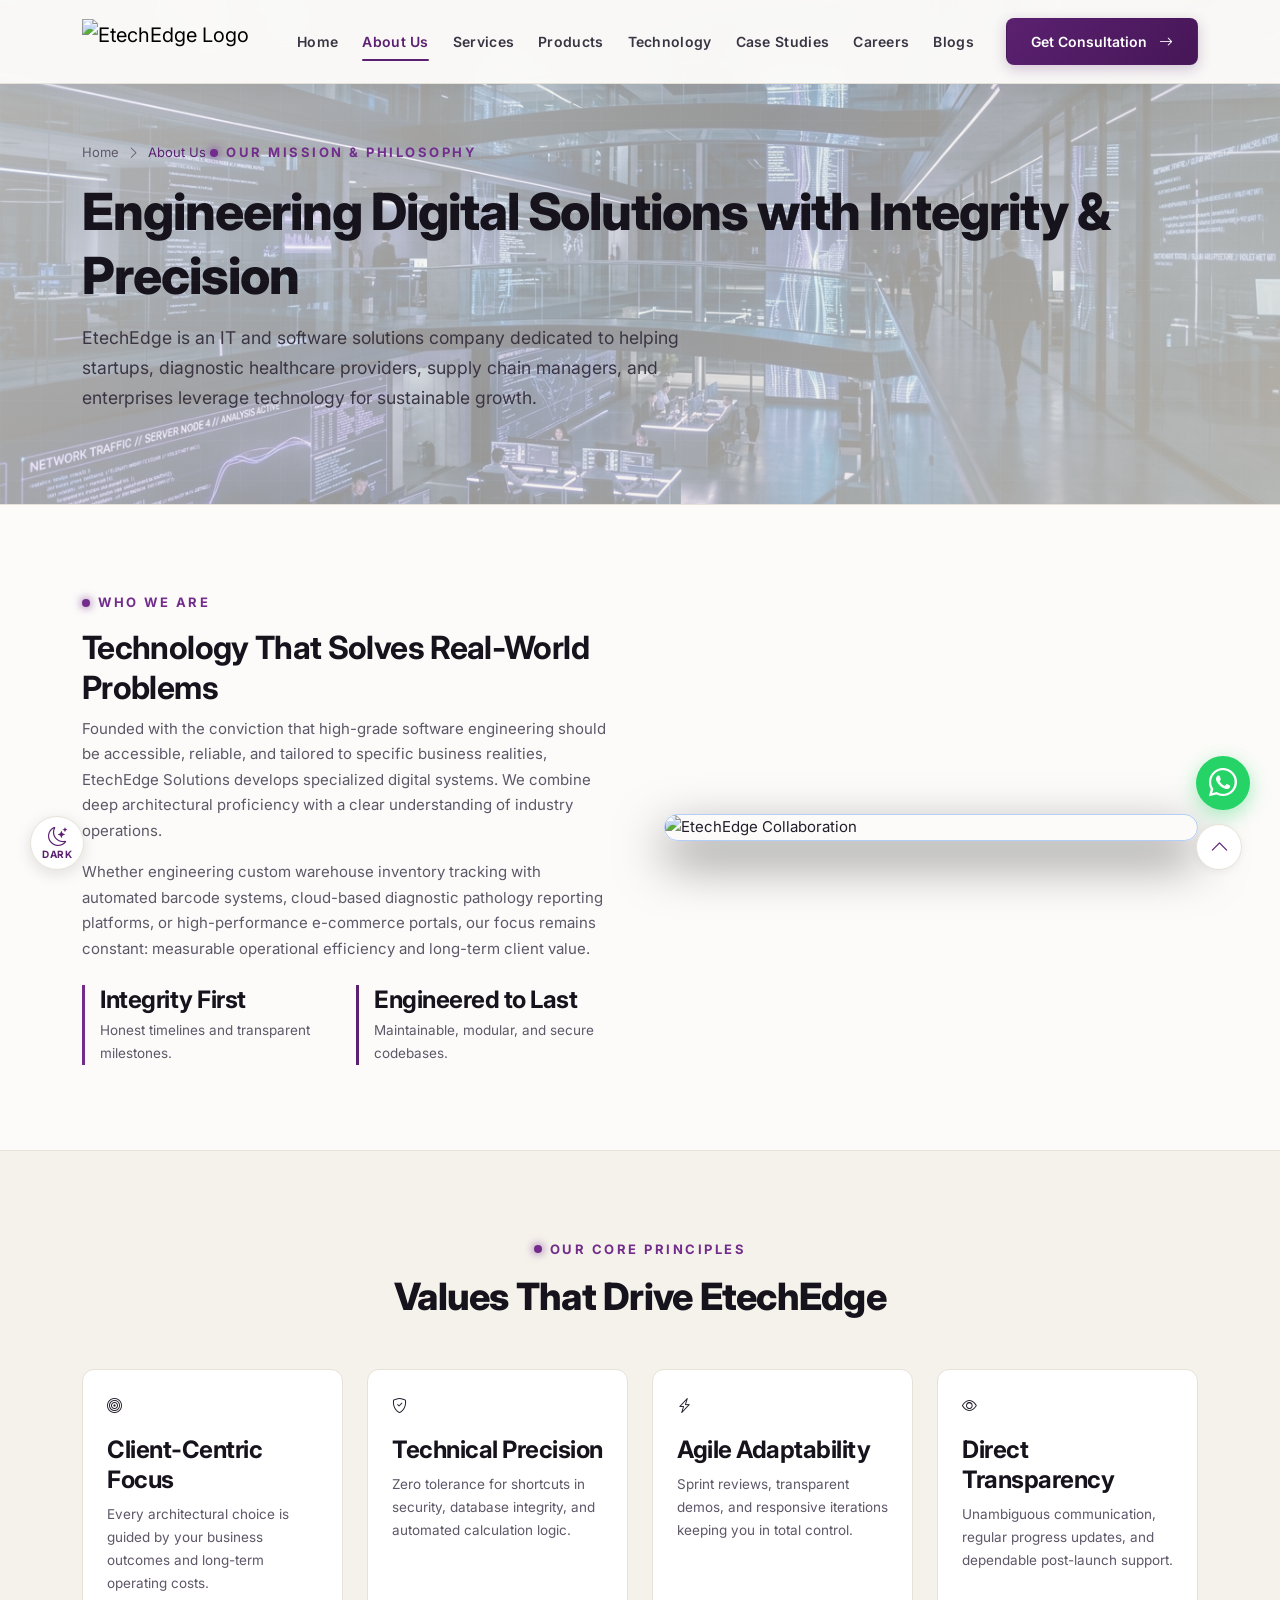
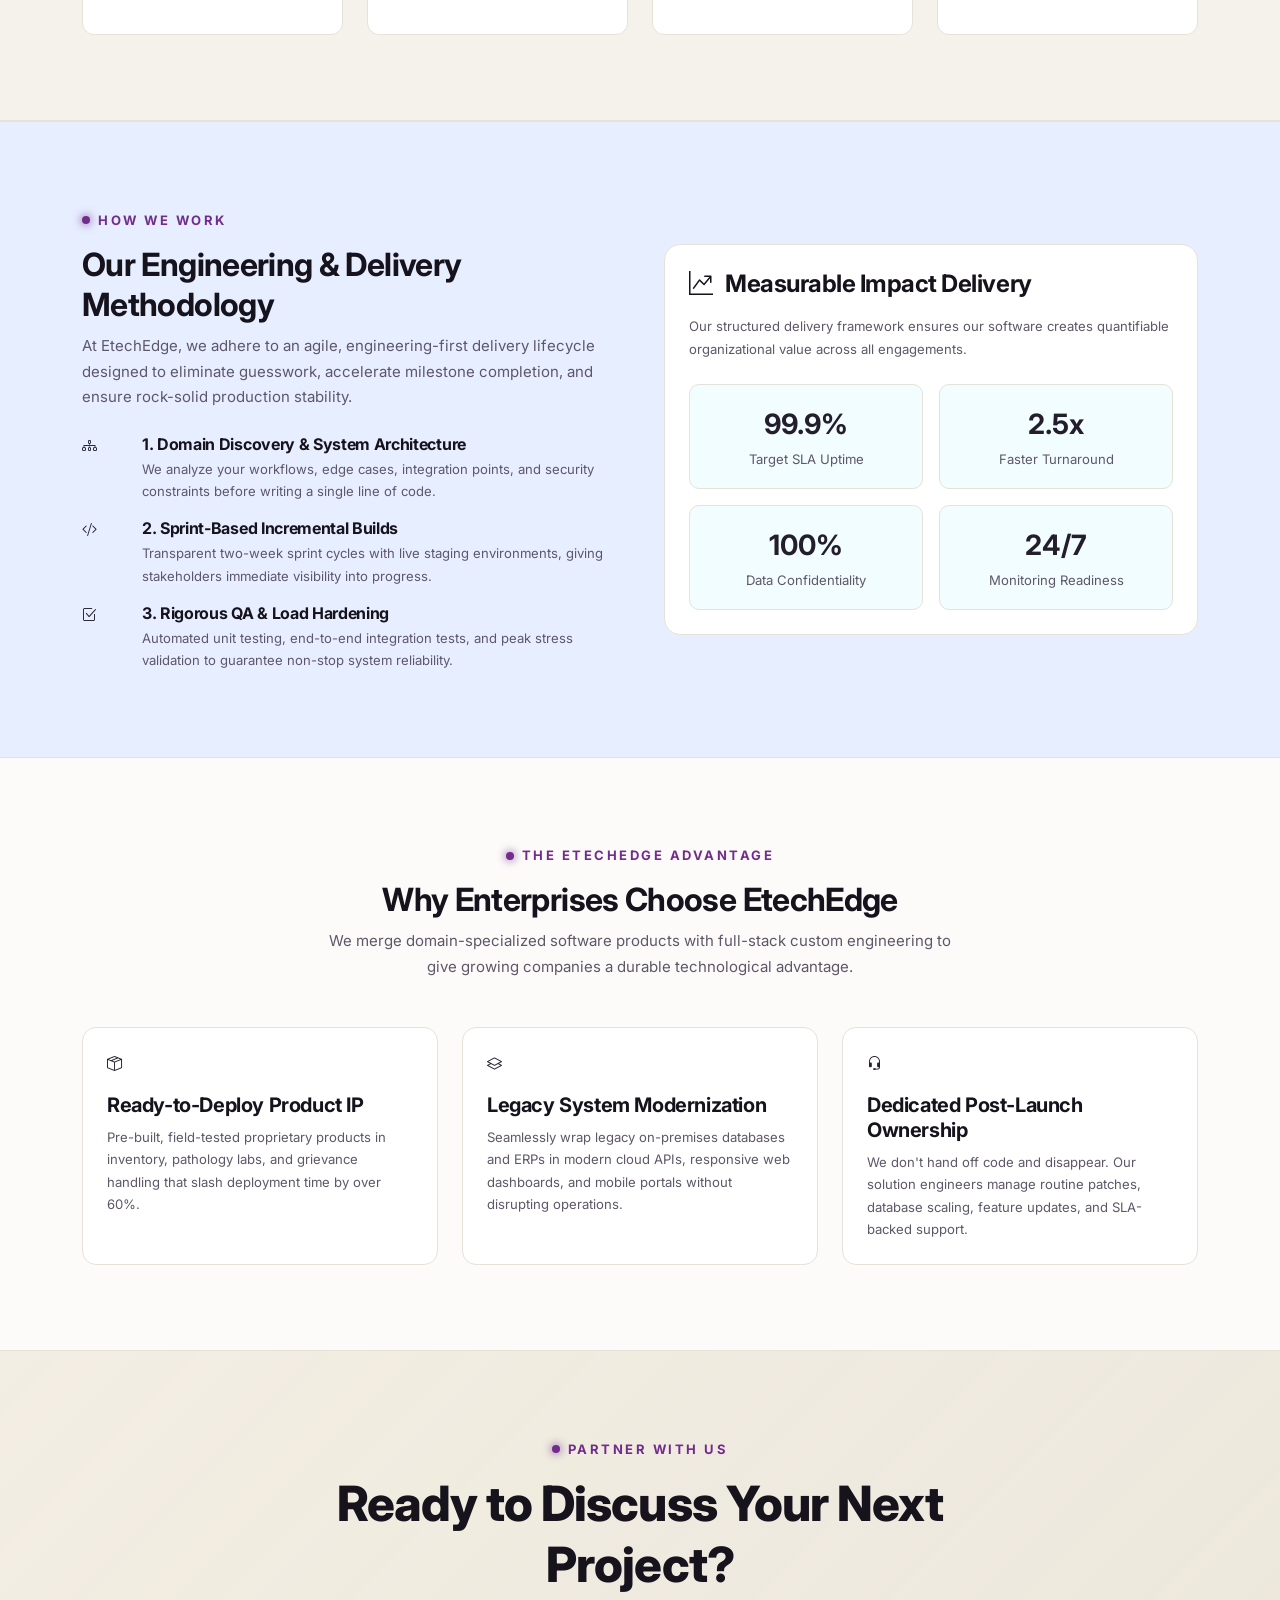
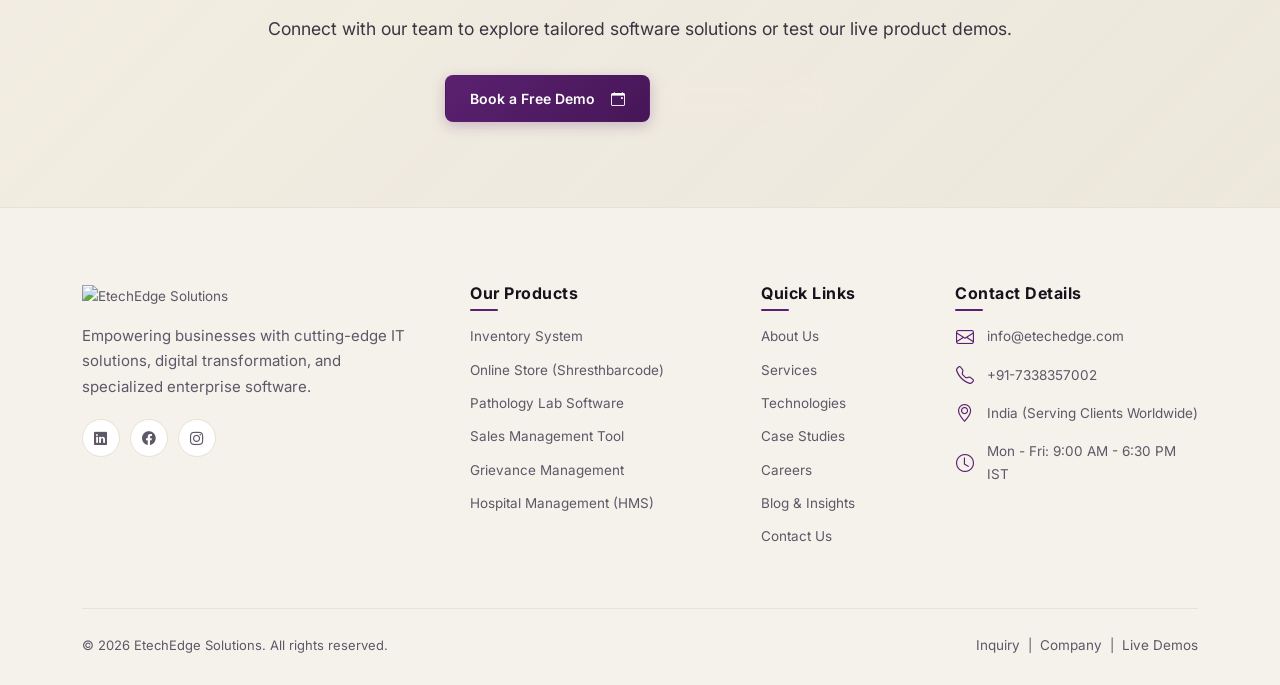
==== about.html @ 6d9ec45b "feat: complete UI enhancements, default light mode, and responsive updates" ====
<!doctype html>
<html lang="en">
  <head>
    <meta charset="utf-8" />
    <meta name="viewport" content="width=device-width, initial-scale=1" />
    <meta name="description" content="Learn about EtechEdge Solutions: our engineering philosophy, mission, values, and dedication to high-quality software development." />
    <meta name="author" content="EtechEdge Solutions" />
    <link rel="canonical" href="https://kp-sinha.github.io/etechedge/about.html" />
    <meta property="og:title" content="About Us | EtechEdge Solutions" />
    <meta property="og:description" content="Learn about EtechEdge Solutions: our engineering philosophy, mission, values, and dedication to high-quality software development." />
    <meta property="og:type" content="website" />
    <meta property="og:url" content="https://kp-sinha.github.io/etechedge/about.html" />
    <meta property="og:image" content="https://kp-sinha.github.io/etechedge/assets/comp-logo.png" />
    <title>About Us | EtechEdge Solutions</title>
    <link href="https://cdn.jsdelivr.net/npm/bootstrap@5.3.3/dist/css/bootstrap.min.css" rel="stylesheet" />
    <link href="https://cdn.jsdelivr.net/npm/bootstrap-icons@1.11.3/font/bootstrap-icons.css" rel="stylesheet" />
    <link rel="preconnect" href="https://fonts.googleapis.com" />
    <link rel="preconnect" href="https://fonts.gstatic.com" crossorigin />
    <link href="https://fonts.googleapis.com/css2?family=Inter:wght@400;500;600;700;800&display=swap" rel="stylesheet" />
    <link rel="stylesheet" href="style.css" />
  <link rel="stylesheet" href="css/media.css" />
    <script>
    (function () {
      var saved = localStorage.getItem("etechedge_theme");
      if (saved !== "dark") {
        document.documentElement.setAttribute("data-theme", "mverve");
      }
    })();
  </script>
</head>
  <body>
    <nav class="navbar navbar-expand-lg" id="mainNav">
      <div class="container">
        <a class="navbar-brand" href="index.html">
          <img src="assets/comp-logo.png" alt="EtechEdge Logo" class="img-logo img-fluid" />
        </a>
        <button class="navbar-toggler" type="button" data-bs-toggle="collapse" data-bs-target="#navMenu" aria-controls="navMenu" aria-expanded="false" aria-label="Toggle navigation">
          <i class="bi bi-list"></i>
        </button>
        <div class="collapse navbar-collapse" id="navMenu">
          <ul class="navbar-nav mx-auto align-items-lg-center">
            <li class="nav-item"><a class="nav-link" data-page="home" href="index.html">Home</a></li>
            <li class="nav-item"><a class="nav-link" data-page="about" href="about.html">About Us</a></li>
            <li class="nav-item"><a class="nav-link" data-page="services" href="services.html">Services</a></li>
            <li class="nav-item"><a class="nav-link" data-page="products" href="products.html">Products</a></li>
            <li class="nav-item"><a class="nav-link" data-page="technology" href="technology.html">Technology</a></li>
            <li class="nav-item"><a class="nav-link" data-page="case-studies" href="case-studies.html">Case Studies</a></li>
            <li class="nav-item"><a class="nav-link" data-page="careers" href="careers.html">Careers</a></li>
            <li class="nav-item"><a class="nav-link" data-page="blog" href="blog.html">Blogs</a></li>
          </ul>
          <a class="btn btn-primary-custom d-none d-lg-inline-flex" href="contact.html">
            Get Consultation <i class="bi bi-arrow-right ms-1"></i>
          </a>
        <div class="nav-mobile-cta d-lg-none">
          <a class="btn btn-primary-custom nav-mobile-close" href="contact.html">
            Get Consultation <i class="bi bi-arrow-right ms-1"></i>
          </a>
        </div>
        </div>
      </div>
    </nav>

    <section class="inner-hero page-hero-about">
      <div class="container">
        <div class="breadcrumb-custom">
          <a href="index.html">Home</a> <i class="bi bi-chevron-right"></i> <span class="active">About Us</span>
        </div>
        <span class="section-label">OUR MISSION & PHILOSOPHY</span>
        <h1>Engineering Digital Solutions with Integrity & Precision</h1>
        <p>
          EtechEdge is an IT and software solutions company dedicated to helping startups, diagnostic healthcare providers, supply chain managers, and enterprises leverage technology for sustainable growth.
        </p>
      </div>
    </section>

    <section class="section">
      <div class="container">
        <div class="row align-items-center g-5">
          <div class="col-lg-6">
            <span class="section-label">WHO WE ARE</span>
            <h2>Technology That Solves Real-World Problems</h2>
            <p>
              Founded with the conviction that high-grade software engineering should be accessible, reliable, 
              and tailored to specific business realities, EtechEdge Solutions develops specialized digital systems. 
              We combine deep architectural proficiency with a clear understanding of industry operations.
            </p>
            <p>
              Whether engineering custom warehouse inventory tracking with automated barcode systems, cloud-based 
              diagnostic pathology reporting platforms, or high-performance e-commerce portals, our focus remains 
              constant: measurable operational efficiency and long-term client value.
            </p>
            <div class="d-flex gap-4 mt-4">
              <div style="border-left: 3px solid var(--accent-cyan); padding-left: 15px;">
                <h4 class="mb-1" style="color: var(--text-white);">Integrity First</h4>
                <p class="mb-0 text-muted" style="font-size: 13.5px;">Honest timelines and transparent milestones.</p>
              </div>
              <div style="border-left: 3px solid var(--primary-blue); padding-left: 15px;">
                <h4 class="mb-1" style="color: var(--text-white);">Engineered to Last</h4>
                <p class="mb-0 text-muted" style="font-size: 13.5px;">Maintainable, modular, and secure codebases.</p>
              </div>
            </div>
          </div>
          <div class="col-lg-6">
            <div class="image-showcase-wrapper">
              <img src="assets/whyEtechedge.png" alt="EtechEdge Collaboration" class="img-fluid" />
            </div>
          </div>
        </div>
      </div>
    </section>

    <section class="section" style="background: var(--bg-darker); border-top: 1px solid var(--border-glass); border-bottom: 1px solid var(--border-glass);">
      <div class="container">
        <div class="section-title text-center">
          <span class="section-label">OUR CORE PRINCIPLES</span>
          <h2>Values That Drive EtechEdge</h2>
        </div>

        <div class="row g-4">
          <div class="col-md-3 col-sm-6">
            <div class="p-4" style="background: var(--bg-card); border: 1px solid var(--border-glass); border-radius: 12px; height: 100%;">
              <div class="icon-box" style="margin-bottom: 16px;"><i class="bi bi-bullseye"></i></div>
              <h4>Client-Centric Focus</h4>
              <p style="font-size: 13.5px;">Every architectural choice is guided by your business outcomes and long-term operating costs.</p>
            </div>
          </div>
          <div class="col-md-3 col-sm-6">
            <div class="p-4" style="background: var(--bg-card); border: 1px solid var(--border-glass); border-radius: 12px; height: 100%;">
              <div class="icon-box" style="margin-bottom: 16px;"><i class="bi bi-shield-check"></i></div>
              <h4>Technical Precision</h4>
              <p style="font-size: 13.5px;">Zero tolerance for shortcuts in security, database integrity, and automated calculation logic.</p>
            </div>
          </div>
          <div class="col-md-3 col-sm-6">
            <div class="p-4" style="background: var(--bg-card); border: 1px solid var(--border-glass); border-radius: 12px; height: 100%;">
              <div class="icon-box" style="margin-bottom: 16px;"><i class="bi bi-lightning-charge"></i></div>
              <h4>Agile Adaptability</h4>
              <p style="font-size: 13.5px;">Sprint reviews, transparent demos, and responsive iterations keeping you in total control.</p>
            </div>
          </div>
          <div class="col-md-3 col-sm-6">
            <div class="p-4" style="background: var(--bg-card); border: 1px solid var(--border-glass); border-radius: 12px; height: 100%;">
              <div class="icon-box" style="margin-bottom: 16px;"><i class="bi bi-eye"></i></div>
              <h4>Direct Transparency</h4>
              <p style="font-size: 13.5px;">Unambiguous communication, regular progress updates, and dependable post-launch support.</p>
            </div>
          </div>
        </div>
      </div>
    </section>

    <!-- NEW SECTION 1: Our Engineering & Delivery Methodology -->
    <section class="section how-we-work-section">
      <div class="container">
        <div class="row align-items-center g-5">
          <div class="col-lg-6">
            <span class="section-label">HOW WE WORK</span>
            <h2>Our Engineering & Delivery Methodology</h2>
            <p>
              At EtechEdge, we adhere to an agile, engineering-first delivery lifecycle designed to eliminate guesswork, accelerate milestone completion, and ensure rock-solid production stability.
            </p>
            <div class="d-flex flex-column gap-3 mt-4">
              <div class="d-flex gap-3">
                <div class="icon-box" style="width: 44px; height: 44px; flex-shrink: 0;"><i class="bi bi-diagram-3"></i></div>
                <div>
                  <h5 class="mb-1 fs-6">1. Domain Discovery & System Architecture</h5>
                  <p class="small text-muted mb-0">We analyze your workflows, edge cases, integration points, and security constraints before writing a single line of code.</p>
                </div>
              </div>
              <div class="d-flex gap-3">
                <div class="icon-box" style="width: 44px; height: 44px; flex-shrink: 0;"><i class="bi bi-code-slash"></i></div>
                <div>
                  <h5 class="mb-1 fs-6">2. Sprint-Based Incremental Builds</h5>
                  <p class="small text-muted mb-0">Transparent two-week sprint cycles with live staging environments, giving stakeholders immediate visibility into progress.</p>
                </div>
              </div>
              <div class="d-flex gap-3">
                <div class="icon-box" style="width: 44px; height: 44px; flex-shrink: 0;"><i class="bi bi-check2-square"></i></div>
                <div>
                  <h5 class="mb-1 fs-6">3. Rigorous QA & Load Hardening</h5>
                  <p class="small text-muted mb-0">Automated unit testing, end-to-end integration tests, and peak stress validation to guarantee non-stop system reliability.</p>
                </div>
              </div>
            </div>
          </div>
          <div class="col-lg-6">
            <div class="p-4" style="background: var(--bg-card); border: 1px solid var(--border-glass); border-radius: 16px;">
              <h4 class="mb-3 text-cyan"><i class="bi bi-graph-up-arrow me-2"></i> Measurable Impact Delivery</h4>
              <p class="small text-muted mb-4">
                Our structured delivery framework ensures our software creates quantifiable organizational value across all engagements.
              </p>
              <div class="row g-3 text-center">
                <div class="col-6">
                  <div class="p-3" style="background: rgba(0, 212, 255, 0.05); border: 1px solid var(--border-glass); border-radius: 10px;">
                    <div class="fs-3 fw-bold text-cyan">99.9%</div>
                    <small class="text-muted">Target SLA Uptime</small>
                  </div>
                </div>
                <div class="col-6">
                  <div class="p-3" style="background: rgba(0, 212, 255, 0.05); border: 1px solid var(--border-glass); border-radius: 10px;">
                    <div class="fs-3 fw-bold text-cyan">2.5x</div>
                    <small class="text-muted">Faster Turnaround</small>
                  </div>
                </div>
                <div class="col-6">
                  <div class="p-3" style="background: rgba(0, 212, 255, 0.05); border: 1px solid var(--border-glass); border-radius: 10px;">
                    <div class="fs-3 fw-bold text-cyan">100%</div>
                    <small class="text-muted">Data Confidentiality</small>
                  </div>
                </div>
                <div class="col-6">
                  <div class="p-3" style="background: rgba(0, 212, 255, 0.05); border: 1px solid var(--border-glass); border-radius: 10px;">
                    <div class="fs-3 fw-bold text-cyan">24/7</div>
                    <small class="text-muted">Monitoring Readiness</small>
                  </div>
                </div>
              </div>
            </div>
          </div>
        </div>
      </div>
    </section>

    <!-- NEW SECTION 2: Why Enterprises Choose EtechEdge -->
    <section class="section">
      <div class="container">
        <div class="text-center mb-5">
          <span class="section-label">THE ETECHEDGE ADVANTAGE</span>
          <h2>Why Enterprises Choose EtechEdge</h2>
          <p class="mx-auto" style="max-width: 650px;">
            We merge domain-specialized software products with full-stack custom engineering to give growing companies a durable technological advantage.
          </p>
        </div>
        <div class="row g-4">
          <div class="col-lg-4 col-md-6">
            <div class="p-4" style="background: var(--bg-card); border: 1px solid var(--border-glass); border-radius: 14px; height: 100%;">
              <div class="icon-box mb-3"><i class="bi bi-box-seam"></i></div>
              <h4 class="fs-5">Ready-to-Deploy Product IP</h4>
              <p class="small text-muted mb-0">Pre-built, field-tested proprietary products in inventory, pathology labs, and grievance handling that slash deployment time by over 60%.</p>
            </div>
          </div>
          <div class="col-lg-4 col-md-6">
            <div class="p-4" style="background: var(--bg-card); border: 1px solid var(--border-glass); border-radius: 14px; height: 100%;">
              <div class="icon-box mb-3"><i class="bi bi-layers"></i></div>
              <h4 class="fs-5">Legacy System Modernization</h4>
              <p class="small text-muted mb-0">Seamlessly wrap legacy on-premises databases and ERPs in modern cloud APIs, responsive web dashboards, and mobile portals without disrupting operations.</p>
            </div>
          </div>
          <div class="col-lg-4 col-md-6">
            <div class="p-4" style="background: var(--bg-card); border: 1px solid var(--border-glass); border-radius: 14px; height: 100%;">
              <div class="icon-box mb-3"><i class="bi bi-headset"></i></div>
              <h4 class="fs-5">Dedicated Post-Launch Ownership</h4>
              <p class="small text-muted mb-0">We don't hand off code and disappear. Our solution engineers manage routine patches, database scaling, feature updates, and SLA-backed support.</p>
            </div>
          </div>
        </div>
      </div>
    </section>

    <section class="cta-sec">
      <div class="container">
        <div class="cta-box">
          <span class="section-label">PARTNER WITH US</span>
          <h2>Ready to Discuss Your Next Project?</h2>
          <p>
            Connect with our team to explore tailored software solutions or test our live product demos.
          </p>
          <div class="btn-div">
            <a href="contact.html" class="btn btn-primary-custom cta-booking-btn">
              Book a Free Demo <i class="bi bi-calendar-event ms-2"></i>
            </a>
            <a href="products.html" class="btn btn-outline-custom">
              Explore Products
            </a>
          </div>
        </div>
      </div>
    </section>
    <footer class="footer">
      <div class="container">
        <div class="row g-5">
          <div class="col-lg-4">
            <a class="footer-brand" href="index.html">
              <img src="assets/comp-logo.png" alt="EtechEdge Solutions" class="img-logo img-fluid" />
            </a>
            <p class="mt-3">
              Empowering businesses with cutting-edge IT solutions, digital transformation, and specialized enterprise software.
            </p>
            <div class="socials">
              <a href="https://www.linkedin.com/company/etechedge" target="_blank" rel="noopener noreferrer" aria-label="LinkedIn"><i class="bi bi-linkedin"></i></a>
              <a href="https://www.facebook.com/etechedge" target="_blank" rel="noopener noreferrer" aria-label="Facebook"><i class="bi bi-facebook"></i></a>
              <a href="https://www.instagram.com/etechedge" target="_blank" rel="noopener noreferrer" aria-label="Instagram"><i class="bi bi-instagram"></i></a>
            </div>
          </div>
          <div class="col-6 col-lg-3">
            <h4>Our Products</h4>
            <a href="products.html#inventory">Inventory System</a>
            <a href="https://shresthbarcode.com/product.php" target="_blank" rel="noopener noreferrer">Online Store (Shresthbarcode)</a>
            <a href="products.html#pathology">Pathology Lab Software</a>
            <a href="products.html#sales">Sales Management Tool</a>
            <a href="products.html#grievance">Grievance Management</a>
            <a href="products.html#hospital">Hospital Management (HMS)</a>
          </div>
          <div class="col-6 col-lg-2">
            <h4>Quick Links</h4>
            <a href="about.html">About Us</a>
            <a href="services.html">Services</a>
            <a href="technology.html">Technologies</a>
            <a href="case-studies.html">Case Studies</a>
            <a href="careers.html">Careers</a>
            <a href="blog.html">Blog & Insights</a>
            <a href="contact.html">Contact Us</a>
          </div>
          <div class="col-lg-3">
            <h4>Contact Details</h4>
            <div class="footer-contact-item">
              <i class="bi bi-envelope"></i>
              <span><a href="mailto:info@etechedge.com" class="d-inline p-0 m-0">info@etechedge.com</a></span>
            </div>
            <div class="footer-contact-item">
              <i class="bi bi-telephone"></i>
              <span><a href="tel:+917338357002" class="d-inline p-0 m-0">+91-7338357002</a></span>
            </div>
            <div class="footer-contact-item">
              <i class="bi bi-geo-alt"></i>
              <span>India (Serving Clients Worldwide)</span>
            </div>
            <div class="footer-contact-item">
              <i class="bi bi-clock"></i>
              <span>Mon - Fri: 9:00 AM - 6:30 PM IST</span>
            </div>
          </div>
        </div>
        <div class="footer-bottom">
          <span>&copy; 2026 EtechEdge Solutions. All rights reserved.</span>
          <span>
            <a href="contact.html" class="d-inline">Inquiry</a> &nbsp;|&nbsp;
            <a href="about.html" class="d-inline">Company</a> &nbsp;|&nbsp;
            <a href="products.html" class="d-inline">Live Demos</a>
          </span>
        </div>
      </div>
    </footer>
    <!-- Floating Theme Toggle (Bottom-Left) -->
    <div class="floating-theme-toggle">
      <button type="button" class="theme-single-toggle-btn" aria-label="Switch to Dark Mode" title="Switch to Dark Mode">
        <span class="theme-icon-wrap"><i class="bi bi-moon-stars"></i></span>
        <span class="theme-label-text">Dark</span>
      </button>
    </div>

    <div class="floating-actions">
      <a href="https://wa.me/917338357002?text=Hello%20EtechEdge%20Team,%20I%20am%20interested%20in%20your%20software%20solutions." class="whatsapp-float" target="_blank" rel="noopener noreferrer" aria-label="Chat on WhatsApp with EtechEdge">
        <i class="bi bi-whatsapp"></i>
      </a>
      <button id="backTop" class="back-top-btn" aria-label="Scroll back to top">
        <i class="bi bi-chevron-up"></i>
      </button>
    </div>
    <script src="https://cdn.jsdelivr.net/npm/bootstrap@5.3.3/dist/js/bootstrap.bundle.min.js"></script>
    <script src="script.js"></script>
  </body>
</html>
---- style.css ----
/* ==========================================================================
   ETECHEDGE SOLUTIONS - PREMIUM TECHNOLOGY & DIGITAL SOLUTIONS DESIGN SYSTEM
   ========================================================================== */

:root {
  /* Core Tech Palette */
  --bg-dark: #070c18;
  --bg-darker: #04070f;
  --bg-card: #0d1527;
  --bg-card-hover: #131f38;
  --bg-card-glass: rgba(13, 21, 39, 0.75);
  --bg-surface: #0e172a;
  
  /* Primary & Accent Blues */
  --primary-blue: #0868f7;
  --primary-blue-hover: #0053cc;
  --accent-cyan: #00d2ff;
  --accent-teal: #0be0df;
  --accent-glow: rgba(8, 104, 247, 0.35);
  --accent-glow-cyan: rgba(0, 210, 255, 0.25);
  
  /* Text & Typography */
  --text-white: #ffffff;
  --text-main: #f1f5f9;
  --text-muted: #94a3b8;
  
  /* Borders & Dividers */
  --border-glass: rgba(255, 255, 255, 0.08);
  --border-light: rgba(8, 104, 247, 0.2);
  --border-hover: rgba(0, 210, 255, 0.4);

  /* Elevations & Shadows */
  --shadow-sm: 0 4px 12px rgba(0, 0, 0, 0.25);
  --shadow-md: 0 8px 30px rgba(0, 0, 0, 0.35);
  --shadow-lg: 0 16px 45px rgba(0, 0, 0, 0.45);
  --shadow-neon: 0 0 25px rgba(8, 104, 247, 0.4);

  /* Radius */
  --radius-sm: 8px;
  --radius-md: 14px;
  --radius-lg: 20px;
  --radius-full: 9999px;

  /* Transitions */
  --transition-fast: 0.2s cubic-bezier(0.16, 1, 0.3, 1);
  --transition-normal: 0.3s cubic-bezier(0.16, 1, 0.3, 1);
}

*, *::before, *::after {
  box-sizing: border-box;
}

html {
  scroll-behavior: smooth;
  scroll-padding-top: 90px;
}

body {
  margin: 0;
  padding: 0;
  font-family: 'Inter', -apple-system, BlinkMacSystemFont, 'Segoe UI', Roboto, sans-serif;
  color: var(--text-main);
  background-color: var(--bg-dark);
  font-size: 15px;
  line-height: 1.65;
  overflow-x: hidden;
  -webkit-font-smoothing: antialiased;
}

a {
  color: var(--primary-blue);
  text-decoration: none;
  transition: color var(--transition-fast);
}
a:hover {
  color: var(--accent-cyan);
}

p {
  color: var(--text-muted);
  line-height: 1.7;
  margin-bottom: 1rem;
}

h1, h2, h3, h4, h5, h6 {
  color: var(--text-white);
  font-weight: 700;
  line-height: 1.25;
  letter-spacing: -0.02em;
}

/* Tech Grid Background */
.tech-grid-bg {
  background-image: 
    linear-gradient(to right, rgba(255, 255, 255, 0.03) 1px, transparent 1px),
    linear-gradient(to bottom, rgba(255, 255, 255, 0.03) 1px, transparent 1px);
  background-size: 40px 40px;
}

/* Section Header */
.section-label {
  display: inline-flex;
  align-items: center;
  gap: 8px;
  color: var(--accent-cyan);
  font-size: 13px;
  font-weight: 700;
  letter-spacing: 2.5px;
  text-transform: uppercase;
  margin-bottom: 14px;
}
.section-label::before {
  content: '';
  display: inline-block;
  width: 8px;
  height: 8px;
  border-radius: 50%;
  background: var(--accent-cyan);
  box-shadow: 0 0 10px var(--accent-cyan);
}
.section-title {
  max-width: 780px;
  margin: 0 auto 48px auto;
}
.section-title h2 {
  font-size: 2.35rem;
  font-weight: 800;
  margin-bottom: 14px;
}
.section-title p {
  font-size: 1.05rem;
  color: var(--text-muted);
}

/* Buttons */
.btn-primary-custom {
  display: inline-flex;
  align-items: center;
  justify-content: center;
  gap: 8px;
  background: linear-gradient(135deg, var(--primary-blue), #0056dc);
  border: 1px solid rgba(255, 255, 255, 0.15);
  color: #ffffff !important;
  font-size: 14px;
  font-weight: 600;
  padding: 12px 24px;
  border-radius: var(--radius-sm);
  box-shadow: 0 4px 18px rgba(8, 104, 247, 0.35);
  transition: all var(--transition-fast);
  cursor: pointer;
}
.btn-primary-custom:hover {
  background: linear-gradient(135deg, #1c75ff, var(--primary-blue));
  transform: translateY(-2px);
  box-shadow: 0 8px 25px rgba(8, 104, 247, 0.5), 0 0 15px rgba(0, 210, 255, 0.3);
  color: #fff !important;
}

.btn-outline-custom {
  display: inline-flex;
  align-items: center;
  justify-content: center;
  gap: 8px;
  background: rgba(255, 255, 255, 0.04);
  border: 1px solid var(--border-glass);
  color: var(--text-white) !important;
  font-size: 14px;
  font-weight: 600;
  padding: 12px 24px;
  border-radius: var(--radius-sm);
  backdrop-filter: blur(10px);
  transition: all var(--transition-fast);
  cursor: pointer;
}
.btn-outline-custom:hover {
  background: rgba(8, 104, 247, 0.15);
  border-color: var(--primary-blue);
  color: var(--accent-cyan) !important;
  transform: translateY(-2px);
}

/* ==========================================================================
   NAVIGATION / HEADER
   ========================================================================== */
.navbar {
  position: fixed;
  top: 0;
  left: 0;
  right: 0;
  height: 84px;
  background: transparent;
  border-bottom: 1px solid transparent;
  backdrop-filter: none;
  -webkit-backdrop-filter: none;
  transition: all var(--transition-normal);
  z-index: 1040;
}

.navbar.scrolled {
  height: 72px;
  background: rgba(4, 7, 15, 0.96);
  border-bottom: 1px solid rgba(8, 104, 247, 0.3);
  backdrop-filter: blur(16px);
  -webkit-backdrop-filter: blur(16px);
  box-shadow: 0 10px 30px rgba(0, 0, 0, 0.5);
}

.navbar-brand {
  display: flex;
  align-items: center;
  padding: 0;
}

.img-logo {
  height: 46px;
  width: auto;
  max-width: 170px;
  object-fit: contain;
  filter: drop-shadow(0 2px 8px rgba(0, 0, 0, 0.4));
  transition: transform var(--transition-fast);
}
.navbar.scrolled .img-logo {
  height: 40px;
}
.img-logo:hover {
  transform: scale(1.02);
}

.nav-link {
  color: var(--text-muted) !important;
  font-size: 14px;
  font-weight: 600;
  letter-spacing: 0.3px;
  padding: 8px 12px !important;
  position: relative;
  transition: color var(--transition-fast);
}

.nav-link:hover {
  color: var(--text-white) !important;
}

.nav-link.active {
  color: var(--accent-cyan) !important;
}

.nav-link.active::after {
  content: '';
  position: absolute;
  bottom: 0;
  left: 12px;
  right: 12px;
  height: 2px;
  background: linear-gradient(90deg, var(--primary-blue), var(--accent-cyan));
  border-radius: var(--radius-full);
  box-shadow: 0 0 10px var(--accent-cyan);
}

.navbar-toggler {
  border: 1px solid var(--border-glass);
  background: rgba(255, 255, 255, 0.05);
  color: var(--text-white);
  padding: 8px 12px;
  font-size: 22px;
  border-radius: var(--radius-sm);
  outline: none !important;
}
.navbar-toggler:focus {
  box-shadow: 0 0 0 2px var(--primary-blue);
}

/* ==========================================================================
   HERO / CAROUSEL SECTION
   ========================================================================== */
.home-hero {
  position: relative;
  min-height: 88vh;
  display: flex;
  align-items: center;
  padding: 130px 0 70px;
  background: radial-gradient(circle at 80% 20%, rgba(8, 104, 247, 0.18) 0%, transparent 45%),
              radial-gradient(circle at 20% 80%, rgba(0, 210, 255, 0.1) 0%, transparent 40%),
              linear-gradient(180deg, #070c18 0%, #0a1122 100%);
  overflow: hidden;
}

.home-hero::before {
  content: '';
  position: absolute;
  inset: 0;
  background-image: 
    linear-gradient(to right, rgba(255, 255, 255, 0.02) 1px, transparent 1px),
    linear-gradient(to bottom, rgba(255, 255, 255, 0.02) 1px, transparent 1px);
  background-size: 50px 50px;
  pointer-events: none;
  z-index: 1;
}

/* Background Image Slides with Dark High-Contrast Overlay */
.hero-bg-slider {
  position: absolute;
  inset: 0;
  width: 100%;
  height: 100%;
  overflow: hidden;
  z-index: 0;
}

.hero-bg-slide {
  position: absolute;
  inset: 0;
  width: 100%;
  height: 100%;
  background-size: cover;
  background-position: center center;
  background-repeat: no-repeat;
  opacity: 0;
  transition: opacity 1s cubic-bezier(0.4, 0, 0.2, 1);
  will-change: opacity;
}

.hero-bg-slide::after {
  content: '';
  position: absolute;
  inset: 0;
  background: linear-gradient(
    135deg,
    rgba(7, 12, 24, 0.88) 0%,
    rgba(7, 12, 24, 0.82) 50%,
    rgba(4, 7, 15, 0.92) 100%
  );
  backdrop-filter: blur(2px);
  -webkit-backdrop-filter: blur(2px);
}

.hero-bg-slide.active {
  opacity: 1;
}

.hero-bg-slide-1 {
  background-image: url('assets/hero-slide-1.jpg');
}

.hero-bg-slide-2 {
  background-image: url('assets/hero-slide-2.jpg');
}

.hero-bg-slide-3 {
  background-image: url('assets/hero-slide-3.jpg');
}

.hero-glow-orb {
  position: absolute;
  width: 500px;
  height: 500px;
  border-radius: 50%;
  background: radial-gradient(circle, rgba(8, 104, 247, 0.25) 0%, transparent 70%);
  filter: blur(60px);
  pointer-events: none;
  z-index: 1;
}
.hero-glow-orb-1 { top: -100px; right: 5%; }
.hero-glow-orb-2 { bottom: -150px; left: 10%; }

.hero-slider-container {
  position: relative;
  z-index: 2;
  width: 100%;
}

.hero-slide {
  display: none;
  animation: heroFadeIn 0.8s ease forwards;
}
.hero-slide.active {
  display: block;
}

@keyframes heroFadeIn {
  from {
    opacity: 0;
    transform: translateY(16px);
  }
  to {
    opacity: 1;
    transform: translateY(0);
  }
}

.hero-badge {
  display: inline-flex;
  align-items: center;
  gap: 10px;
  background: rgba(8, 104, 247, 0.12);
  border: 1px solid rgba(8, 104, 247, 0.3);
  color: var(--accent-cyan);
  padding: 8px 18px;
  border-radius: var(--radius-full);
  font-size: 13px;
  font-weight: 600;
  letter-spacing: 0.5px;
  margin-bottom: 24px;
}
.hero-badge .pulse-dot {
  width: 8px;
  height: 8px;
  border-radius: 50%;
  background: var(--accent-cyan);
  box-shadow: 0 0 10px var(--accent-cyan);
  animation: pulseAnim 2s infinite;
}

@keyframes pulseAnim {
  0% { transform: scale(0.95); opacity: 0.8; }
  50% { transform: scale(1.3); opacity: 1; }
  100% { transform: scale(0.95); opacity: 0.8; }
}

.hero-title {
  font-size: clamp(2.3rem, 4.3vw, 3.6rem);
  font-weight: 800;
  line-height: 1.15;
  color: var(--text-white);
  margin-bottom: 20px;
}
.hero-title .text-gradient {
  background: linear-gradient(135deg, #ffffff 30%, var(--accent-cyan) 100%);
  -webkit-background-clip: text;
  -webkit-text-fill-color: transparent;
}

.hero-description {
  font-size: clamp(1rem, 1.25vw, 1.15rem);
  color: var(--text-muted);
  max-width: 600px;
  margin-bottom: 32px;
}

.hero-actions {
  display: flex;
  flex-wrap: wrap;
  gap: 14px;
  align-items: center;
}

/* Quick Consultation Glass Card in Hero */
.consult-card {
  background: rgba(13, 21, 39, 0.75);
  border: 1px solid rgba(8, 104, 247, 0.3);
  backdrop-filter: blur(20px);
  -webkit-backdrop-filter: blur(20px);
  border-radius: var(--radius-lg);
  padding: 34px 30px;
  box-shadow: 0 20px 50px rgba(0, 0, 0, 0.4), inset 0 1px 0 rgba(255, 255, 255, 0.1);
  position: relative;
  overflow: hidden;
}
.consult-card::before {
  content: '';
  position: absolute;
  top: 0;
  left: 0;
  right: 0;
  height: 3px;
  background: linear-gradient(90deg, var(--primary-blue), var(--accent-cyan));
}

.consult-card h3 {
  font-size: 1.45rem;
  margin-bottom: 8px;
}
.consult-card p {
  font-size: 13.5px;
  margin-bottom: 22px;
}

.quick-form input,
.quick-form textarea,
.quick-form select {
  width: 100%;
  background: rgba(4, 7, 15, 0.6);
  border: 1px solid var(--border-glass);
  color: var(--text-white);
  padding: 12px 16px;
  border-radius: var(--radius-sm);
  font-size: 14px;
  margin-bottom: 12px;
  transition: border-color var(--transition-fast), box-shadow var(--transition-fast);
}
.quick-form input:focus,
.quick-form textarea:focus,
.quick-form select:focus {
  outline: none;
  border-color: var(--accent-cyan);
  box-shadow: 0 0 0 3px rgba(0, 210, 255, 0.15);
}
.quick-form textarea {
  resize: vertical;
  min-height: 80px;
}

/* Hero Carousel Controls */
.hero-controls {
  display: flex;
  align-items: center;
  gap: 14px;
  margin-top: 28px;
}
.hero-indicators {
  display: flex;
  gap: 8px;
}
.hero-dot {
  width: 28px;
  height: 4px;
  background: rgba(255, 255, 255, 0.2);
  border-radius: var(--radius-full);
  cursor: pointer;
  transition: all var(--transition-fast);
}
.hero-dot.active {
  background: var(--accent-cyan);
  box-shadow: 0 0 10px var(--accent-cyan);
  width: 44px;
}

/* Value Strip / Trust Indicators */
.trust-strip {
  background: var(--bg-darker);
  border-top: 1px solid var(--border-glass);
  border-bottom: 1px solid var(--border-glass);
  padding: 22px 0;
}
.trust-item {
  display: flex;
  align-items: center;
  justify-content: center;
  gap: 12px;
  color: var(--text-muted);
  font-weight: 500;
  font-size: 14px;
}
.trust-item i {
  font-size: 22px;
  color: var(--accent-cyan);
}

/* ==========================================================================
   SERVICES SECTION
   ========================================================================== */
.section {
  padding: 85px 0;
  position: relative;
}

.services-preview {
  background: linear-gradient(180deg, #070c18 0%, #0b1326 100%);
}

.service-card {
  background: var(--bg-card);
  border: 1px solid var(--border-glass);
  border-radius: var(--radius-md);
  padding: 30px 26px;
  display: flex;
  flex-direction: column;
  justify-content: space-between;
  height: 100%;
  transition: all var(--transition-normal);
  position: relative;
  overflow: hidden;
}

.service-card:hover {
  transform: translateY(-6px);
  background: var(--bg-card-hover);
  border-color: rgba(8, 104, 247, 0.4);
  box-shadow: 0 15px 35px rgba(0, 0, 0, 0.4), 0 0 20px rgba(8, 104, 247, 0.2);
}

.service-card .icon-box {
  width: 56px;
  height: 56px;
  border-radius: var(--radius-sm);
  background: rgba(8, 104, 247, 0.15);
  border: 1px solid rgba(8, 104, 247, 0.3);
  display: flex;
  align-items: center;
  justify-content: center;
  font-size: 26px;
  color: var(--accent-cyan);
  margin-bottom: 20px;
  transition: all var(--transition-fast);
}
.service-card:hover .icon-box {
  background: var(--primary-blue);
  color: #fff;
  box-shadow: 0 0 20px rgba(8, 104, 247, 0.6);
  transform: scale(1.05);
}

.service-card h3 {
  font-size: 1.25rem;
  margin-bottom: 12px;
}
.service-card p {
  font-size: 14px;
  margin-bottom: 18px;
}

.service-card a.learn-more {
  display: inline-flex;
  align-items: center;
  gap: 8px;
  font-weight: 600;
  font-size: 13.5px;
  color: var(--accent-cyan);
  margin-top: auto;
  padding-top: 14px;
  border-top: 1px solid var(--border-glass);
}
.service-card a.learn-more:hover {
  color: #ffffff;
  gap: 12px;
}

/* Services Carousel specific */
.services-carousel-wrapper {
  position: relative;
  max-width: 1140px;
  margin: 0 auto;
}
.services-carousel-viewport {
  overflow: hidden;
  padding: 12px 8px 24px;
}
.services-carousel-track {
  display: flex;
  gap: 20px;
  transition: transform 0.45s cubic-bezier(0.25, 0.8, 0.25, 1);
  will-change: transform;
}
.services-carousel-track .service-card {
  flex: 0 0 calc((100% - 40px) / 3);
  min-width: 0;
  height: auto;
  min-height: 330px;
}
.services-carousel-track .service-card.is-center {
  background: var(--bg-card-hover);
  border-color: var(--primary-blue);
  transform: translateY(-6px) scale(1.02);
  box-shadow: 0 15px 35px rgba(8, 104, 247, 0.25);
}

.carousel-arrows {
  display: flex;
  justify-content: center;
  gap: 12px;
  margin-top: 10px;
}
.carousel-arrows button {
  border: 1px solid var(--border-glass);
  background: rgba(13, 21, 39, 0.8);
  width: 44px;
  height: 44px;
  border-radius: 50%;
  color: var(--text-white);
  font-size: 18px;
  cursor: pointer;
  transition: 0.2s;
  display: flex;
  align-items: center;
  justify-content: center;
}
.carousel-arrows button:hover {
  background: var(--primary-blue);
  border-color: var(--primary-blue);
  color: #fff;
  transform: translateY(-2px);
  box-shadow: 0 4px 15px rgba(8, 104, 247, 0.4);
}
.carousel-arrows button:disabled {
  opacity: 0.35;
  cursor: not-allowed;
  transform: none;
  box-shadow: none;
}

/* ==========================================================================
   PRODUCTS SECTION (INTERACTIVE TABS & LIVE DEMO LINKS)
   ========================================================================== */
.products-section {
  background: radial-gradient(circle at 50% 50%, rgba(8, 104, 247, 0.08) 0%, transparent 60%),
              #070c18;
}

.product-nav-tabs {
  display: flex;
  flex-wrap: nowrap;
  gap: 6px;
  justify-content: center;
  align-items: center;
  overflow: hidden;
  padding: 6px 2px 20px;
  margin-bottom: 24px;
  max-width: 100%;
}

.product-tab-btn {
  white-space: nowrap;
  flex: 1 1 0;
  min-width: 0;
  background: rgba(13, 21, 39, 0.7);
  border: 1px solid var(--border-glass);
  color: var(--text-muted);
  padding: 9px 8px;
  border-radius: var(--radius-full);
  font-size: clamp(10.5px, 0.95vw, 13px);
  font-weight: 600;
  text-align: center;
  text-overflow: ellipsis;
  overflow: hidden;
  cursor: pointer;
  transition: all var(--transition-fast);
}
.product-tab-btn i {
  font-size: 1.05em;
  vertical-align: -1px;
}
.product-tab-btn:hover {
  color: var(--text-white);
  border-color: rgba(8, 104, 247, 0.4);
  background: rgba(8, 104, 247, 0.15);
}
.product-tab-btn.active {
  background: var(--primary-blue);
  color: #ffffff;
  border-color: var(--primary-blue);
  box-shadow: 0 4px 18px rgba(8, 104, 247, 0.45);
}

.product-pane {
  display: none;
  animation: tabFade 0.4s ease forwards;
}
.product-pane.active {
  display: block;
}

@keyframes tabFade {
  from { opacity: 0; transform: translateY(10px); }
  to { opacity: 1; transform: translateY(0); }
}

.product-showcase-card {
  background: var(--bg-card);
  border: 1px solid rgba(8, 104, 247, 0.25);
  border-radius: var(--radius-lg);
  padding: 40px;
  box-shadow: var(--shadow-md);
  position: relative;
  overflow: hidden;
}

.product-tag {
  display: inline-block;
  background: rgba(0, 210, 255, 0.1);
  color: var(--accent-cyan);
  border: 1px solid rgba(0, 210, 255, 0.25);
  padding: 6px 14px;
  border-radius: var(--radius-full);
  font-size: 12px;
  font-weight: 700;
  text-transform: uppercase;
  margin-bottom: 16px;
}

.product-features-list {
  list-style: none;
  padding: 0;
  margin: 22px 0 28px;
}
.product-features-list li {
  display: flex;
  align-items: flex-start;
  gap: 12px;
  font-size: 14px;
  margin-bottom: 10px;
  color: var(--text-main);
}
.product-features-list li i {
  color: var(--accent-cyan);
  font-size: 17px;
  flex-shrink: 0;
  margin-top: 2px;
}

.product-visual-preview {
  background: #050811;
  border: 1px solid var(--border-glass);
  border-radius: var(--radius-md);
  padding: 28px;
  display: flex;
  flex-direction: column;
  height: 100%;
  justify-content: center;
  position: relative;
}

.product-visual-preview .metric-box {
  background: rgba(8, 104, 247, 0.1);
  border: 1px solid rgba(8, 104, 247, 0.2);
  border-radius: var(--radius-sm);
  padding: 16px;
  margin-bottom: 12px;
}
.product-visual-preview .metric-box strong {
  display: block;
  font-size: 18px;
  color: var(--accent-cyan);
}
.product-visual-preview .metric-box span {
  font-size: 12px;
  color: var(--text-muted);
}

/* ==========================================================================
   TECHNOLOGY STACK
   ========================================================================== */
.tech-section {
  background: var(--bg-darker);
  border-top: 1px solid var(--border-glass);
  border-bottom: 1px solid var(--border-glass);
}

.tech-filter-bar {
  display: flex;
  flex-wrap: wrap;
  gap: 10px;
  justify-content: center;
  margin-bottom: 35px;
}
.tech-filter-btn {
  background: rgba(255, 255, 255, 0.04);
  border: 1px solid var(--border-glass);
  color: var(--text-muted);
  font-size: 13.5px;
  font-weight: 600;
  padding: 8px 18px;
  border-radius: var(--radius-full);
  cursor: pointer;
  transition: all var(--transition-fast);
}
.tech-filter-btn:hover,
.tech-filter-btn.active {
  background: var(--primary-blue);
  color: #fff;
  border-color: var(--primary-blue);
  box-shadow: 0 2px 14px rgba(8, 104, 247, 0.4);
}

.tech-grid {
  display: grid;
  grid-template-columns: repeat(auto-fill, minmax(130px, 1fr));
  gap: 16px;
}

.tech-item {
  background: var(--bg-card);
  border: 1px solid var(--border-glass);
  border-radius: var(--radius-md);
  padding: 22px 14px;
  display: flex;
  flex-direction: column;
  align-items: center;
  justify-content: center;
  gap: 10px;
  transition: all var(--transition-fast);
}
.tech-item:hover {
  transform: translateY(-5px);
  background: var(--bg-card-hover);
  border-color: var(--accent-cyan);
  box-shadow: 0 8px 24px rgba(0, 0, 0, 0.3), 0 0 15px var(--accent-glow-cyan);
}

.tech-item i {
  font-size: 34px;
  color: var(--accent-cyan);
  transition: transform var(--transition-fast);
}
.tech-item:hover i {
  transform: scale(1.15);
}
.tech-item span {
  font-size: 13px;
  font-weight: 600;
  color: var(--text-white);
  text-align: center;
}
.tech-item small {
  font-size: 11px;
  color: var(--text-muted);
}

/* ==========================================================================
   WHY ETECHEDGE / CAPABILITIES
   ========================================================================== */
.why-etechedge {
  background: #070c18;
}

.feature-check-item {
  display: flex;
  gap: 16px;
  margin-bottom: 22px;
}
.feature-check-icon {
  width: 42px;
  height: 42px;
  border-radius: 50%;
  background: rgba(8, 104, 247, 0.15);
  border: 1px solid rgba(8, 104, 247, 0.3);
  display: flex;
  align-items: center;
  justify-content: center;
  color: var(--accent-cyan);
  font-size: 18px;
  flex-shrink: 0;
}
.feature-check-text h4 {
  font-size: 1.15rem;
  margin-bottom: 4px;
}
.feature-check-text p {
  font-size: 14px;
  margin-bottom: 0;
}

.image-showcase-wrapper {
  position: relative;
  border-radius: var(--radius-lg);
  overflow: hidden;
  border: 1px solid rgba(8, 104, 247, 0.3);
  box-shadow: 0 20px 50px rgba(0, 0, 0, 0.5);
}
.image-showcase-wrapper img {
  width: 100%;
  height: auto;
  display: block;
  transition: transform 0.6s ease;
}
.image-showcase-wrapper:hover img {
  transform: scale(1.03);
}

/* ==========================================================================
   CTA BANNER SECTION
   ========================================================================== */
.cta-sec {
  padding: 85px 0;
  background: radial-gradient(circle at 50% 50%, rgba(8, 104, 247, 0.32) 0%, transparent 70%),
              #040813;
  position: relative;
  overflow: hidden;
  border-top: 1px solid var(--border-glass);
}
.cta-sec::before {
  content: '';
  position: absolute;
  inset: 0;
  background: url('assets/ctaimg.png') center/cover no-repeat;
  opacity: 0.42;
  pointer-events: none;
}
.cta-box {
  position: relative;
  z-index: 2;
  text-align: center;
  max-width: 800px;
  margin: 0 auto;
}
.cta-box h2 {
  font-size: clamp(2rem, 3.8vw, 3.2rem);
  font-weight: 800;
  margin-bottom: 18px;
}
.cta-box p {
  font-size: 1.1rem;
  color: var(--text-muted);
  margin-bottom: 32px;
}
.cta-box .btn-div {
  display: flex;
  gap: 16px;
  justify-content: center;
  align-items: center;
  flex-wrap: wrap;
}

/* Pulsing / Blinking Booking CTA Button */
.cta-booking-btn {
  position: relative;
  animation: ctaBookingPulse 2.4s infinite ease-in-out;
}

@keyframes ctaBookingPulse {
  0% {
    transform: scale(1);
    box-shadow: 0 4px 18px rgba(8, 104, 247, 0.4), 0 0 0 0 rgba(0, 210, 255, 0.5);
  }
  50% {
    transform: scale(1.035);
    box-shadow: 0 8px 28px rgba(8, 104, 247, 0.65), 0 0 0 8px rgba(0, 210, 255, 0);
  }
  100% {
    transform: scale(1);
    box-shadow: 0 4px 18px rgba(8, 104, 247, 0.4), 0 0 0 0 rgba(0, 210, 255, 0);
  }
}

/* ==========================================================================
   FOOTER
   ========================================================================== */
.footer {
  background-color: var(--bg-darker);
  border-top: 1px solid var(--border-glass);
  padding: 75px 0 28px;
  position: relative;
  color: var(--text-muted);
}
.footer .img-logo {
  max-width: 220px;
  height: auto;
  max-height: 56px;
  width: auto;
  object-fit: contain;
}
.footer h4 {
  color: var(--text-white);
  font-size: 1rem;
  font-weight: 700;
  letter-spacing: 0.5px;
  margin-bottom: 22px;
  position: relative;
}
.footer h4::after {
  content: '';
  position: absolute;
  bottom: -8px;
  left: 0;
  width: 28px;
  height: 2px;
  background: var(--primary-blue);
  border-radius: var(--radius-full);
}
.footer a {
  display: block;
  color: var(--text-muted);
  font-size: 13.5px;
  margin-bottom: 11px;
  transition: all var(--transition-fast);
}
.footer a:hover {
  color: var(--text-white);
  transform: translateX(4px);
}
.footer-contact-item {
  display: flex;
  align-items: center;
  gap: 12px;
  margin-bottom: 16px;
  font-size: 13.5px;
}
.footer-contact-item i {
  color: var(--accent-cyan);
  font-size: 18px;
  flex-shrink: 0;
  display: inline-flex;
  align-items: center;
  justify-content: center;
  width: 20px;
}
.footer-contact-item span,
.footer-contact-item a {
  display: inline-flex;
  align-items: center;
  margin: 0;
}

.footer-bottom {
  display: flex;
  flex-wrap: wrap;
  justify-content: space-between;
  align-items: center;
  border-top: 1px solid var(--border-glass);
  margin-top: 50px;
  padding-top: 25px;
  font-size: 13px;
}

.socials {
  display: flex;
  gap: 10px;
  margin-top: 20px;
}
.socials a {
  width: 38px;
  height: 38px;
  border-radius: 50%;
  background: rgba(255, 255, 255, 0.05);
  border: 1px solid var(--border-glass);
  display: inline-flex;
  align-items: center;
  justify-content: center;
  color: var(--text-muted);
  margin: 0;
  transition: all var(--transition-fast);
}
.socials a:hover {
  background: var(--primary-blue);
  color: #fff;
  border-color: var(--primary-blue);
  transform: translateY(-3px);
  box-shadow: 0 4px 15px rgba(8, 104, 247, 0.4);
}

/* ==========================================================================
   INNER HERO (ABOUT, SERVICES, PRODUCTS, TECH, CAREERS, CONTACT, BLOG)
   ========================================================================== */
.inner-hero {
  padding: 140px 0 75px;
  background-image: 
    linear-gradient(135deg, rgba(7, 12, 24, 0.82) 0%, rgba(7, 12, 24, 0.72) 50%, rgba(4, 7, 15, 0.88) 100%),
    url('assets/inner-hero-bg.jpg');
  background-size: cover;
  background-position: center center;
  background-repeat: no-repeat;
  position: relative;
  overflow: hidden;
  border-bottom: 1px solid var(--border-glass);
}

/* Individual hero background images for each page */
.page-hero-about {
  background-image: 
    linear-gradient(135deg, rgba(6, 11, 23, 0.82) 0%, rgba(6, 11, 23, 0.70) 50%, rgba(4, 7, 15, 0.88) 100%),
    url('assets/hero-about.jpg') !important;
}

.page-hero-services {
  background-image: 
    linear-gradient(135deg, rgba(5, 10, 22, 0.80) 0%, rgba(5, 10, 22, 0.68) 50%, rgba(4, 7, 15, 0.86) 100%),
    url('assets/hero-services.jpg') !important;
}

.page-hero-products {
  background-image: 
    linear-gradient(135deg, rgba(6, 11, 23, 0.80) 0%, rgba(6, 11, 23, 0.68) 50%, rgba(4, 7, 15, 0.86) 100%),
    url('assets/hero-products.jpg') !important;
}

.page-hero-technology {
  background-image: 
    linear-gradient(135deg, rgba(5, 10, 22, 0.80) 0%, rgba(5, 10, 22, 0.68) 50%, rgba(4, 7, 15, 0.86) 100%),
    url('assets/hero-technology.jpg') !important;
}

.page-hero-case-studies {
  background-image: 
    linear-gradient(135deg, rgba(5, 10, 22, 0.80) 0%, rgba(5, 10, 22, 0.68) 50%, rgba(4, 7, 15, 0.86) 100%),
    url('assets/hero-case-studies.jpg') !important;
}

.page-hero-careers {
  background-image: 
    linear-gradient(135deg, rgba(5, 10, 22, 0.80) 0%, rgba(5, 10, 22, 0.68) 50%, rgba(4, 7, 15, 0.86) 100%),
    url('assets/hero-careers.jpg') !important;
}

.page-hero-blog {
  background-image: 
    linear-gradient(135deg, rgba(5, 10, 22, 0.80) 0%, rgba(5, 10, 22, 0.68) 50%, rgba(4, 7, 15, 0.86) 100%),
    url('assets/hero-blog.jpg') !important;
}

.page-hero-contact {
  background-image: 
    linear-gradient(135deg, rgba(5, 10, 22, 0.80) 0%, rgba(5, 10, 22, 0.68) 50%, rgba(4, 7, 15, 0.86) 100%),
    url('assets/hero-contact.jpg') !important;
}
.inner-hero::before {
  content: '';
  position: absolute;
  inset: 0;
  background-image: 
    linear-gradient(to right, rgba(255, 255, 255, 0.02) 1px, transparent 1px),
    linear-gradient(to bottom, rgba(255, 255, 255, 0.02) 1px, transparent 1px);
  background-size: 40px 40px;
  pointer-events: none;
}
.inner-hero h1 {
  font-size: clamp(2.2rem, 4vw, 3.2rem);
  font-weight: 800;
  margin-bottom: 16px;
}
.inner-hero p {
  font-size: 1.1rem;
  max-width: 650px;
}

/* Breadcrumbs */
.breadcrumb-custom {
  display: inline-flex;
  align-items: center;
  gap: 8px;
  font-size: 13px;
  color: var(--text-muted);
  margin-bottom: 16px;
}
.breadcrumb-custom a {
  color: var(--text-muted);
}
.breadcrumb-custom a:hover {
  color: var(--accent-cyan);
}
.breadcrumb-custom .active {
  color: var(--accent-cyan);
}

/* ==========================================================================
   FLOATING ACTION BUTTONS (WHATSAPP & BACK TO TOP)
   ========================================================================== */
.floating-actions {
  position: fixed;
  bottom: 30px;
  right: 30px;
  display: flex;
  flex-direction: column;
  gap: 14px;
  z-index: 1030;
}

.whatsapp-float {
  width: 54px;
  height: 54px;
  border-radius: 50%;
  background: #25d366;
  color: #fff;
  display: flex;
  align-items: center;
  justify-content: center;
  font-size: 28px;
  box-shadow: 0 6px 20px rgba(37, 211, 102, 0.4);
  transition: all var(--transition-fast);
  text-decoration: none;
  position: relative;
}
.whatsapp-float:hover {
  transform: translateY(-4px) scale(1.05);
  box-shadow: 0 10px 30px rgba(37, 211, 102, 0.6);
  color: #fff;
}
.whatsapp-float::before {
  content: '';
  position: absolute;
  inset: -4px;
  border-radius: 50%;
  border: 2px solid #25d366;
  opacity: 0;
  animation: waPulse 2s infinite;
}

@keyframes waPulse {
  0% { transform: scale(0.95); opacity: 0.8; }
  50% { transform: scale(1.2); opacity: 0; }
  100% { transform: scale(0.95); opacity: 0.8; }
}

.back-top-btn {
  width: 46px;
  height: 46px;
  border-radius: 50%;
  background: var(--bg-card);
  border: 1px solid rgba(8, 104, 247, 0.4);
  color: var(--accent-cyan);
  display: flex;
  align-items: center;
  justify-content: center;
  font-size: 19px;
  box-shadow: var(--shadow-sm);
  cursor: pointer;
  opacity: 0;
  visibility: hidden;
  transform: translateY(15px);
  transition: all var(--transition-fast);
}
.back-top-btn.show {
  opacity: 1;
  visibility: visible;
  transform: translateY(0);
}
.back-top-btn:hover {
  background: var(--primary-blue);
  color: #fff;
  border-color: var(--primary-blue);
  box-shadow: 0 6px 20px rgba(8, 104, 247, 0.5);
  transform: translateY(-3px);
}

/* ==========================================================================
   PAGE-SPECIFIC STYLES
   ========================================================================== */

/* Services Detail Rows */
.service-detail-card {
  background: var(--bg-card);
  border: 1px solid var(--border-glass);
  border-radius: var(--radius-lg);
  padding: 38px;
  margin-bottom: 30px;
  transition: all var(--transition-normal);
}
.service-detail-card:hover {
  border-color: rgba(8, 104, 247, 0.35);
  box-shadow: var(--shadow-md);
}
.service-detail-card .caps-list {
  list-style: none;
  padding: 0;
  margin: 18px 0 0;
}
.service-detail-card .caps-list li {
  display: flex;
  align-items: center;
  gap: 10px;
  font-size: 14px;
  margin-bottom: 10px;
  color: var(--text-muted);
}
.service-detail-card .caps-list li i {
  color: var(--accent-cyan);
}

/* Careers Cards */
.career-card {
  background: var(--bg-card);
  border: 1px solid var(--border-glass);
  border-radius: var(--radius-md);
  padding: 30px;
  height: 100%;
  display: flex;
  flex-direction: column;
  justify-content: space-between;
  transition: all var(--transition-fast);
}
.career-card:hover {
  transform: translateY(-5px);
  border-color: var(--accent-cyan);
  box-shadow: 0 12px 30px rgba(0, 0, 0, 0.3);
}

/* Contact Page Cards */
.contact-info-card {
  background: var(--bg-card);
  border: 1px solid var(--border-glass);
  border-radius: var(--radius-lg);
  padding: 35px 30px;
}
.contact-item-box {
  display: flex;
  gap: 16px;
  margin-bottom: 22px;
}
.contact-item-box .icon {
  width: 44px;
  height: 44px;
  border-radius: var(--radius-sm);
  background: rgba(8, 104, 247, 0.15);
  color: var(--accent-cyan);
  display: flex;
  align-items: center;
  justify-content: center;
  font-size: 20px;
  flex-shrink: 0;
}

/* Case Study Cards */
.case-card-modern {
  background: var(--bg-card);
  border: 1px solid var(--border-glass);
  border-radius: var(--radius-lg);
  padding: 35px;
  margin-bottom: 30px;
  transition: all var(--transition-normal);
}
.case-card-modern:hover {
  border-color: rgba(8, 104, 247, 0.4);
  box-shadow: var(--shadow-md);
}
.case-metric-badge {
  background: rgba(8, 104, 247, 0.15);
  border: 1px solid rgba(8, 104, 247, 0.3);
  padding: 12px 20px;
  border-radius: var(--radius-md);
  display: inline-block;
  text-align: center;
}
.case-metric-badge strong {
  display: block;
  font-size: 24px;
  color: var(--accent-cyan);
}
.case-metric-badge span {
  font-size: 11px;
  font-weight: 700;
  letter-spacing: 1px;
  color: var(--text-muted);
}

/* Blog Cards */
.blog-card-modern {
  background: var(--bg-card);
  border: 1px solid var(--border-glass);
  border-radius: var(--radius-md);
  overflow: hidden;
  height: 100%;
  display: flex;
  flex-direction: column;
  transition: all var(--transition-fast);
}
.blog-card-modern:hover {
  transform: translateY(-6px);
  border-color: var(--accent-cyan);
  box-shadow: var(--shadow-md);
}
.blog-card-img {
  height: 170px;
  background: linear-gradient(135deg, #101c36, #070c18);
  display: flex;
  align-items: center;
  justify-content: center;
  font-size: 38px;
  color: var(--accent-cyan);
  border-bottom: 1px solid var(--border-glass);
}
.blog-card-body {
  padding: 24px;
  display: flex;
  flex-direction: column;
  flex-grow: 1;
}

/* Scroll Animation Utilities */
.fade-up {
  opacity: 0;
  transform: translateY(22px);
  transition: opacity 0.6s ease, transform 0.6s ease;
}
.fade-up.visible {
  opacity: 1;
  transform: translateY(0);
}

/* ==========================================================================
   SERVICES STACKING CARDS EFFECT
   ========================================================================== */
.services-stacked-container {
  position: relative;
  display: flex;
  flex-direction: column;
  gap: 32px;
}

@media (min-width: 992px) {
  .services-stacked-container {
    gap: 40px;
    padding-bottom: 50px;
  }
  .services-stacked-container .service-detail-card {
    position: sticky;
    top: 105px;
    margin-bottom: 0;
    transition: transform 0.3s ease, box-shadow 0.3s ease;
    box-shadow: 0 12px 35px rgba(0, 0, 0, 0.45);
  }
  .services-stacked-container .service-detail-card:nth-child(1) { top: 100px; z-index: 1; }
  .services-stacked-container .service-detail-card:nth-child(2) { top: 120px; z-index: 2; }
  .services-stacked-container .service-detail-card:nth-child(3) { top: 140px; z-index: 3; }
  .services-stacked-container .service-detail-card:nth-child(4) { top: 160px; z-index: 4; }
  .services-stacked-container .service-detail-card:nth-child(5) { top: 180px; z-index: 5; }
  .services-stacked-container .service-detail-card:nth-child(6) { top: 200px; z-index: 6; }
}

[data-theme="mverve"] .services-stacked-container .service-detail-card {
  box-shadow: 0 10px 30px rgba(23, 19, 29, 0.1) !important;
}

/* ==========================================================================
   TESTIMONIALS SECTION
   ========================================================================== */
.testimonial-card-modern {
  background: var(--bg-card);
  border: 1px solid var(--border-glass);
  border-radius: var(--radius-lg);
  padding: 32px;
  height: 100%;
  display: flex;
  flex-direction: column;
  justify-content: space-between;
  transition: all var(--transition-normal);
  position: relative;
  overflow: hidden;
}
.testimonial-card-modern::before {
  content: '';
  position: absolute;
  top: 0;
  left: 0;
  width: 4px;
  height: 100%;
  background: linear-gradient(180deg, var(--accent-cyan), var(--primary-blue));
  opacity: 0;
  transition: opacity var(--transition-fast);
}
.testimonial-card-modern:hover {
  transform: translateY(-6px);
  border-color: var(--accent-cyan);
  box-shadow: 0 12px 35px rgba(0, 0, 0, 0.35);
}
.testimonial-card-modern:hover::before {
  opacity: 1;
}
.testimonial-stars,
.testimonial-card-modern .stars {
  color: #ffb800;
  font-size: 14px;
  margin-bottom: 14px;
  display: flex;
  gap: 4px;
}
.testimonial-text,
.testimonial-quote {
  font-size: 14.5px;
  line-height: 1.65;
  color: var(--text-main);
  margin-bottom: 24px;
  font-style: italic;
  flex-grow: 1;
}
.testimonial-author,
.client-meta {
  display: flex;
  align-items: center;
  gap: 14px;
  border-top: 1px solid var(--border-glass);
  padding-top: 16px;
  margin-top: auto;
}
.testimonial-avatar,
.client-avatar {
  width: 46px;
  height: 46px;
  border-radius: 50%;
  background: linear-gradient(135deg, var(--primary-blue), var(--accent-cyan));
  color: #ffffff;
  display: flex;
  align-items: center;
  justify-content: center;
  font-weight: 700;
  font-size: 16px;
  flex-shrink: 0;
  box-shadow: 0 3px 10px rgba(8, 104, 247, 0.3);
}
.client-avatar i {
  color: #ffffff !important;
  font-size: 22px !important;
}
.testimonial-author h5,
.client-name {
  font-size: 15px;
  margin-bottom: 2px;
  font-weight: 700;
  color: var(--text-white);
}
.testimonial-author span,
.client-role {
  font-size: 12.5px;
  color: var(--text-muted);
}

/* Testimonials Carousel Track & Controls */
.testimonials-carousel-wrapper {
  position: relative;
  max-width: 1140px;
  margin: 0 auto;
}
.testimonials-carousel-viewport {
  overflow: hidden;
  padding: 12px 8px 24px;
}
.testimonials-carousel-track {
  display: flex;
  gap: 24px;
  transition: transform 0.45s cubic-bezier(0.25, 0.8, 0.25, 1);
  will-change: transform;
}
.testimonials-carousel-track .testimonial-slide {
  flex: 0 0 calc((100% - 48px) / 3);
  min-width: 0;
  height: auto;
  display: flex;
}
.testimonials-carousel-track .testimonial-card-modern {
  width: 100%;
}
.testimonial-carousel-dots {
  display: flex;
  align-items: center;
  justify-content: center;
  gap: 8px;
}
.testimonial-carousel-dot {
  width: 10px;
  height: 10px;
  border-radius: 50%;
  background: rgba(255, 255, 255, 0.2);
  border: none;
  padding: 0;
  cursor: pointer;
  transition: all 0.3s ease;
}
.testimonial-carousel-dot.active {
  background: var(--accent-cyan);
  width: 24px;
  border-radius: 10px;
  box-shadow: 0 0 10px var(--accent-cyan);
}

.testimonials-section {
  background: rgba(10, 16, 32, 0.45);
  border-top: 1px solid var(--border-glass);
  border-bottom: 1px solid var(--border-glass);
}

[data-theme="mverve"] .testimonials-section {
  background: #f5f2eb !important;
  border-top: 1px solid var(--border-glass) !important;
  border-bottom: 1px solid var(--border-glass) !important;
}

/* About Us: HOW WE WORK Section */
.how-we-work-section {
  background: rgba(10, 16, 32, 0.4);
  border-top: 1px solid var(--border-glass);
  border-bottom: 1px solid var(--border-glass);
}

[data-theme="mverve"] .how-we-work-section {
  background: rgb(231 238 255) !important;
  border-top: 1px solid var(--border-glass) !important;
  border-bottom: 1px solid var(--border-glass) !important;
}

[data-theme="mverve"] .testimonial-carousel-dot {
  background: #d8d2c4;
}

[data-theme="mverve"] .testimonial-carousel-dot.active {
  background: #5b2170;
  box-shadow: 0 2px 8px rgba(91, 33, 112, 0.35);
}

[data-theme="mverve"] .testimonial-card-modern {
  background: #ffffff;
  border-color: var(--border-glass);
  box-shadow: var(--shadow-sm);
}
[data-theme="mverve"] .testimonial-author h5,
[data-theme="mverve"] .client-name {
  color: #17131d;
}
[data-theme="mverve"] .testimonial-quote {
  color: #3b3543;
}
[data-theme="mverve"] .client-avatar {
  background: linear-gradient(135deg, #5b2170, #722c8c);
  box-shadow: 0 3px 10px rgba(91, 33, 112, 0.25);
}

/* ==========================================================================
   FAQ ACCORDION COMPONENT
   ========================================================================== */
.faq-accordion {
  max-width: 860px;
  margin: 0 auto;
  display: flex;
  flex-direction: column;
  gap: 14px;
}
.faq-item {
  background: var(--bg-card);
  border: 1px solid var(--border-glass);
  border-radius: var(--radius-md);
  overflow: hidden;
  transition: all var(--transition-fast);
}
.faq-item:hover {
  border-color: rgba(8, 104, 247, 0.4);
}
.faq-question {
  width: 100%;
  padding: 20px 24px;
  background: transparent;
  border: none;
  display: flex;
  align-items: center;
  justify-content: space-between;
  gap: 16px;
  text-align: left;
  font-size: 16px;
  font-weight: 600;
  color: var(--text-white);
  cursor: pointer;
  transition: color var(--transition-fast);
}
.faq-question:hover {
  color: var(--accent-cyan);
}
.faq-icon,
.faq-chevron {
  font-size: 18px;
  color: var(--accent-cyan);
  transition: transform 0.35s cubic-bezier(0.4, 0, 0.2, 1);
  flex-shrink: 0;
}
.faq-item.active .faq-icon,
.faq-item.active .faq-chevron {
  transform: rotate(180deg);
}
.faq-answer {
  max-height: 0;
  overflow: hidden;
  transition: max-height 0.4s cubic-bezier(0.4, 0, 0.2, 1), padding 0.35s ease;
  padding: 0 24px;
  color: var(--text-muted);
  font-size: 14.5px;
  line-height: 1.65;
}
.faq-item.active .faq-answer {
  max-height: 400px;
  padding: 0 24px 24px;
}

[data-theme="mverve"] .faq-item {
  background: #ffffff;
  border-color: var(--border-glass);
  box-shadow: var(--shadow-sm);
}
[data-theme="mverve"] .faq-question {
  color: #17131d;
}
[data-theme="mverve"] .faq-question:hover {
  color: #5b2170;
}
[data-theme="mverve"] .faq-icon,
[data-theme="mverve"] .faq-chevron {
  color: #5b2170;
}

@media (prefers-reduced-motion: reduce) {
  * {
    animation-duration: 0.01ms !important;
    animation-iteration-count: 1 !important;
    transition-duration: 0.01ms !important;
    scroll-behavior: auto !important;
  }
}

/* ==========================================================================
   INPUT & TEXTAREA PLACEHOLDER VISIBILITY (#80d0e1)
   ========================================================================== */
input::placeholder,
textarea::placeholder,
select::placeholder {
  color: #80d0e1 !important;
  opacity: 1 !important;
}

input::-webkit-input-placeholder,
textarea::-webkit-input-placeholder {
  color: #80d0e1 !important;
  opacity: 1 !important;
}

input::-moz-placeholder,
textarea::-moz-placeholder {
  color: #80d0e1 !important;
  opacity: 1 !important;
}

input:-ms-input-placeholder,
textarea:-ms-input-placeholder {
  color: #80d0e1 !important;
  opacity: 1 !important;
}

input::-ms-input-placeholder,
textarea::-ms-input-placeholder {
  color: #80d0e1 !important;
  opacity: 1 !important;
}

/* ==========================================================================
   SECONDARY TEXT COLOR OVERRIDE (#80d0e1) - DEFAULT ETECHEDGE THEME
   ========================================================================== */
:root:not([data-theme="mverve"]) .text-secondary,
:root:not([data-theme="mverve"]) [class*="text-secondary"],
:root:not([data-theme="mverve"]) .text-muted,
:root:not([data-theme="mverve"]) [class*="text-muted"] {
  color: #80d0e1 !important;
}

/* ==========================================================================
   THEME SWITCHER COMPONENT (FLOATING BOTTOM-LEFT)
   ========================================================================== */
.floating-theme-toggle {
  position: fixed;
  bottom: 30px;
  left: 30px;
  z-index: 1030;
  display: flex;
  flex-direction: column;
  align-items: center;
}

.theme-single-toggle-btn {
  display: inline-flex;
  flex-direction: column;
  align-items: center;
  justify-content: center;
  width: 54px;
  height: 54px;
  border-radius: 50%;
  background: var(--bg-card);
  border: 1px solid rgba(8, 104, 247, 0.45);
  color: var(--accent-cyan);
  box-shadow: 0 6px 20px rgba(0, 0, 0, 0.45), 0 0 15px rgba(8, 104, 247, 0.2);
  cursor: pointer;
  transition: all var(--transition-fast);
  padding: 0;
  outline: none;
}

.theme-single-toggle-btn:hover {
  transform: translateY(-4px) scale(1.05);
  border-color: var(--accent-cyan);
  box-shadow: 0 10px 25px rgba(8, 104, 247, 0.4), 0 0 20px rgba(0, 210, 255, 0.35);
  color: #ffffff;
  background: var(--primary-blue);
}

.theme-single-toggle-btn .theme-icon-wrap {
  font-size: 19px;
  line-height: 1;
  display: flex;
  align-items: center;
  justify-content: center;
}

.theme-single-toggle-btn .theme-label-text {
  font-size: 10px;
  font-weight: 700;
  letter-spacing: 0.5px;
  text-transform: uppercase;
  margin-top: 3px;
  line-height: 1;
  pointer-events: none;
}

/* Fallback for any inline theme-switch-wrapper left in nav */
.theme-switch-wrapper {
  display: none !important;
}

/* ==========================================================================
   THEME 2: mVERVE-INSPIRED CORPORATE LIGHT THEME ([data-theme="mverve"])
   ========================================================================== */
[data-theme="mverve"] {
  --bg-dark: #fcfbf9;
  --bg-darker: #f5f2eb;
  --bg-card: #ffffff;
  --bg-card-hover: #faf8f5;
  --bg-card-glass: rgba(255, 255, 255, 0.92);
  --bg-surface: #f7f4ed;

  /* Refined Tech Palette: Corporate Plum / Indigo / Amber */
  --primary-blue: #5b2170;
  --primary-blue-hover: #461657;
  --accent-cyan: #722c8c;
  --accent-teal: #b88200;
  --accent-glow: rgba(91, 33, 112, 0.2);
  --accent-glow-cyan: rgba(114, 44, 140, 0.15);

  /* High contrast ink typography */
  --text-white: #17131d;
  --text-main: #241e2c;
  --text-muted: #5e5768;

  /* Subtle hairlines and borders */
  --border-glass: #e7e2d7;
  --border-light: rgba(91, 33, 112, 0.16);
  --border-hover: rgba(91, 33, 112, 0.38);

  /* Soft corporate shadows */
  --shadow-sm: 0 2px 8px rgba(23, 19, 29, 0.05);
  --shadow-md: 0 8px 24px rgba(23, 19, 29, 0.08);
  --shadow-lg: 0 16px 40px rgba(23, 19, 29, 0.11);
  --shadow-neon: 0 0 20px rgba(91, 33, 112, 0.25);
}

/* Overrides strictly for mVerve theme */
[data-theme="mverve"] body {
  background-color: var(--bg-dark);
  color: var(--text-main);
}

[data-theme="mverve"] .text-secondary,
[data-theme="mverve"] [class*="text-secondary"],
[data-theme="mverve"] .text-muted,
[data-theme="mverve"] [class*="text-muted"] {
  color: var(--text-muted) !important;
}

[data-theme="mverve"] input::placeholder,
[data-theme="mverve"] textarea::placeholder,
[data-theme="mverve"] select::placeholder,
[data-theme="mverve"] input::-webkit-input-placeholder,
[data-theme="mverve"] textarea::-webkit-input-placeholder {
  color: #797184 !important;
  opacity: 1 !important;
}

[data-theme="mverve"] .theme-single-toggle-btn {
  background: #ffffff;
  border-color: var(--border-glass);
  color: #5b2170;
  box-shadow: 0 4px 15px rgba(23, 19, 29, 0.12);
}

[data-theme="mverve"] .theme-single-toggle-btn:hover {
  background: #5b2170;
  border-color: #5b2170;
  color: #ffffff;
  box-shadow: 0 8px 20px rgba(91, 33, 112, 0.35);
}

/* Logo styling in Light Mode */
[data-theme="mverve"] .img-logo {
  filter: none !important;
  opacity: 1 !important;
  contrast: 1.15;
}

/* Navbar: Clean, non-boxed, consistent light header matching scrolled state */
[data-theme="mverve"] .navbar {
  background: rgba(252, 251, 249, 0.96);
  border-bottom: 1px solid var(--border-glass);
  box-shadow: 0 4px 20px rgba(23, 19, 29, 0.06);
  backdrop-filter: blur(16px);
  -webkit-backdrop-filter: blur(16px);
}

[data-theme="mverve"] .navbar.scrolled {
  background: rgba(252, 251, 249, 0.96);
  border-bottom: 1px solid var(--border-glass);
  box-shadow: 0 4px 20px rgba(23, 19, 29, 0.06);
}

@media (min-width: 992px) {
  [data-theme="mverve"] .navbar-collapse,
  [data-theme="mverve"] .navbar-nav {
    background: transparent !important;
    border: none !important;
    box-shadow: none !important;
    padding: 0 !important;
  }
}

[data-theme="mverve"] .nav-link {
  color: #3b3543 !important;
}

[data-theme="mverve"] .nav-link:hover {
  color: var(--primary-blue) !important;
}

[data-theme="mverve"] .nav-link.active {
  color: var(--primary-blue) !important;
}

[data-theme="mverve"] .nav-link.active::after {
  background: var(--primary-blue);
  box-shadow: none;
}

[data-theme="mverve"] .navbar-toggler {
  background: #ede8dc;
  color: #17131d;
  border-color: var(--border-glass);
}

/* Hero & Backgrounds */
[data-theme="mverve"] .home-hero {
  background: radial-gradient(circle at 80% 20%, rgba(91, 33, 112, 0.08) 0%, transparent 45%),
              radial-gradient(circle at 20% 80%, rgba(184, 130, 0, 0.06) 0%, transparent 40%),
              linear-gradient(180deg, #fcfbf9 0%, #f4f0e7 100%);
}

[data-theme="mverve"] .hero-bg-slide::after {
  background: linear-gradient(
    135deg,
    rgba(252, 251, 249, 0.94) 0%,
    rgba(252, 251, 249, 0.88) 50%,
    rgba(244, 240, 231, 0.95) 100%
  );
}

[data-theme="mverve"] .hero-title {
  color: #17131d;
}

[data-theme="mverve"] .hero-title .text-gradient {
  background: linear-gradient(135deg, #17131d 20%, #5b2170 100%);
  -webkit-background-clip: text;
  -webkit-text-fill-color: transparent;
}

[data-theme="mverve"] .hero-badge {
  background: rgba(91, 33, 112, 0.08);
  border-color: rgba(91, 33, 112, 0.2);
  color: #5b2170;
}

[data-theme="mverve"] .hero-badge .pulse-dot {
  background: #5b2170;
  box-shadow: 0 0 8px rgba(91, 33, 112, 0.4);
}

[data-theme="mverve"] .hero-dot {
  background: #d8d2c4;
}

[data-theme="mverve"] .hero-dot.active {
  background: #5b2170;
  box-shadow: none;
}

/* Buttons */
[data-theme="mverve"] .btn-primary-custom {
  background: linear-gradient(135deg, #5b2170, #461657);
  color: #ffffff !important;
  box-shadow: 0 4px 14px rgba(91, 33, 112, 0.25);
  border-color: transparent;
}

[data-theme="mverve"] .btn-primary-custom:hover {
  background: linear-gradient(135deg, #6c2a85, #5b2170);
  box-shadow: 0 6px 20px rgba(91, 33, 112, 0.35);
}

[data-theme="mverve"] .btn-outline-custom {
  background: #ffffff;
  border-color: var(--border-glass);
  color: #241e2c !important;
  box-shadow: 0 2px 6px rgba(23, 19, 29, 0.04);
}

[data-theme="mverve"] .btn-outline-custom:hover {
  background: #f7f4ed;
  border-color: #5b2170;
  color: #5b2170 !important;
}

/* Consult & Forms */
[data-theme="mverve"] .consult-card {
  background: #ffffff;
  border-color: var(--border-glass);
  box-shadow: var(--shadow-md);
}

[data-theme="mverve"] .consult-card::before {
  background: linear-gradient(90deg, #5b2170, #b88200);
}

[data-theme="mverve"] .quick-form input,
[data-theme="mverve"] .quick-form textarea,
[data-theme="mverve"] .quick-form select,
[data-theme="mverve"] .form-control-custom,
[data-theme="mverve"] input.form-control,
[data-theme="mverve"] textarea.form-control,
[data-theme="mverve"] select.form-select {
  background: #faf8f5;
  border: 1px solid var(--border-glass);
  color: #17131d;
}

[data-theme="mverve"] .quick-form input:focus,
[data-theme="mverve"] .quick-form textarea:focus,
[data-theme="mverve"] .quick-form select:focus,
[data-theme="mverve"] input.form-control:focus,
[data-theme="mverve"] textarea.form-control:focus {
  border-color: #5b2170;
  box-shadow: 0 0 0 3px rgba(91, 33, 112, 0.12);
  background: #ffffff;
  color: #17131d;
}

/* Light Mode: Contact Form fields - Uniform light blue background rgb(231 238 255) across all fields */
[data-theme="mverve"] #contactForm input,
[data-theme="mverve"] #contactForm textarea,
[data-theme="mverve"] #contactForm select,
[data-theme="mverve"] .contact-page-form input,
[data-theme="mverve"] .contact-page-form textarea,
[data-theme="mverve"] .contact-page-form select {
  background: rgb(231 238 255) !important;
  color: #17131d !important;
  border: 1px solid rgba(8, 104, 247, 0.22) !important;
}

/* Light Mode: Select field custom chevron */
[data-theme="mverve"] #contactForm select,
[data-theme="mverve"] .contact-page-form select {
  background-image: url("data:image/svg+xml,%3csvg xmlns='http://www.w3.org/2000/svg' viewBox='0 0 16 16'%3e%3cpath fill='none' stroke='%235b2170' stroke-linecap='round' stroke-linejoin='round' stroke-width='2' d='m2 5 6 6 6-6'/%3e%3c/svg%3e") !important;
  background-repeat: no-repeat !important;
  background-position: right 0.75rem center !important;
  background-size: 16px 12px !important;
}

[data-theme="mverve"] #contactForm select option,
[data-theme="mverve"] .contact-page-form select option {
  background: #ffffff !important;
  color: #17131d !important;
  padding: 8px 12px;
}

/* Placeholder option and input placeholders in Light Mode */
[data-theme="mverve"] #contactForm select:invalid,
[data-theme="mverve"] #contactForm select option[value=""],
[data-theme="mverve"] .contact-page-form select:invalid,
[data-theme="mverve"] .contact-page-form select option[value=""] {
  color: #5e5768 !important;
}

[data-theme="mverve"] #contactForm input:focus,
[data-theme="mverve"] #contactForm textarea:focus,
[data-theme="mverve"] #contactForm select:focus,
[data-theme="mverve"] .contact-page-form input:focus,
[data-theme="mverve"] .contact-page-form textarea:focus,
[data-theme="mverve"] .contact-page-form select:focus {
  background: rgb(231 238 255) !important;
  color: #17131d !important;
  border-color: #5b2170 !important;
  box-shadow: 0 0 0 3px rgba(91, 33, 112, 0.2) !important;
}

/* Consistent placeholders for contact inputs in Light Mode */
[data-theme="mverve"] #contactForm input::placeholder,
[data-theme="mverve"] #contactForm textarea::placeholder,
[data-theme="mverve"] #contactForm input::-webkit-input-placeholder,
[data-theme="mverve"] #contactForm textarea::-webkit-input-placeholder,
[data-theme="mverve"] #contactForm input::-moz-placeholder,
[data-theme="mverve"] #contactForm textarea::-moz-placeholder,
[data-theme="mverve"] #contactForm input:-ms-input-placeholder,
[data-theme="mverve"] #contactForm textarea:-ms-input-placeholder,
[data-theme="mverve"] .contact-page-form input::placeholder,
[data-theme="mverve"] .contact-page-form textarea::placeholder,
[data-theme="mverve"] .contact-page-form input::-webkit-input-placeholder,
[data-theme="mverve"] .contact-page-form textarea::-webkit-input-placeholder,
[data-theme="mverve"] .contact-page-form input::-moz-placeholder,
[data-theme="mverve"] .contact-page-form textarea::-moz-placeholder,
[data-theme="mverve"] .contact-page-form input:-ms-input-placeholder,
[data-theme="mverve"] .contact-page-form textarea:-ms-input-placeholder {
  color: #5e5768 !important;
  opacity: 1 !important;
}

/* Autofill styling override for Chrome/Edge so autofill fields match rgb(231 238 255) */
[data-theme="mverve"] #contactForm input:-webkit-autofill,
[data-theme="mverve"] #contactForm input:-webkit-autofill:hover, 
[data-theme="mverve"] #contactForm input:-webkit-autofill:focus,
[data-theme="mverve"] #contactForm textarea:-webkit-autofill,
[data-theme="mverve"] #contactForm select:-webkit-autofill {
  -webkit-box-shadow: 0 0 0px 1000px rgb(231, 238, 255) inset !important;
  -webkit-text-fill-color: #17131d !important;
  transition: background-color 5000s ease-in-out 0s;
}

/* Sections */
[data-theme="mverve"] .services-preview,
[data-theme="mverve"] .products-section,
[data-theme="mverve"] .why-etechedge {
  background: var(--bg-dark);
}

[data-theme="mverve"] .tech-section,
[data-theme="mverve"] .trust-strip {
  background: var(--bg-darker);
}

/* CTA Section Light Mode: Clear visible background image + high text contrast */
[data-theme="mverve"] .cta-sec {
  background: linear-gradient(135deg, rgba(245, 240, 230, 0.65) 0%, rgba(237, 232, 220, 0.6) 100%), #ede8dc;
  border-top-color: var(--border-glass);
}

[data-theme="mverve"] .cta-sec::before {
  opacity: 0.42;
  filter: contrast(1.15) brightness(1.05);
}

[data-theme="mverve"] .cta-box h2 {
  color: #17131d;
}

[data-theme="mverve"] .cta-box p {
  color: #3b3543;
}

[data-theme="mverve"] .cta-booking-btn {
  animation: ctaBookingPulseLight 2.4s infinite ease-in-out;
}

@keyframes ctaBookingPulseLight {
  0% {
    transform: scale(1);
    box-shadow: 0 4px 14px rgba(91, 33, 112, 0.3), 0 0 0 0 rgba(91, 33, 112, 0.4);
  }
  50% {
    transform: scale(1.035);
    box-shadow: 0 8px 24px rgba(91, 33, 112, 0.5), 0 0 0 8px rgba(91, 33, 112, 0);
  }
  100% {
    transform: scale(1);
    box-shadow: 0 4px 14px rgba(91, 33, 112, 0.3), 0 0 0 0 rgba(91, 33, 112, 0);
  }
}

/* Cards & Components */
[data-theme="mverve"] .service-card,
[data-theme="mverve"] .product-showcase-card,
[data-theme="mverve"] .career-card,
[data-theme="mverve"] .case-card-modern,
[data-theme="mverve"] .blog-card-modern,
[data-theme="mverve"] .contact-info-card,
[data-theme="mverve"] .service-detail-card,
[data-theme="mverve"] .tech-item {
  background: #ffffff;
  border-color: var(--border-glass);
  box-shadow: var(--shadow-sm);
}

[data-theme="mverve"] .service-card:hover,
[data-theme="mverve"] .career-card:hover,
[data-theme="mverve"] .case-card-modern:hover,
[data-theme="mverve"] .blog-card-modern:hover,
[data-theme="mverve"] .tech-item:hover {
  background: #ffffff;
  border-color: #5b2170;
  box-shadow: var(--shadow-md);
}

[data-theme="mverve"] .service-card .icon-box,
[data-theme="mverve"] .feature-check-icon,
[data-theme="mverve"] .contact-item-box .icon {
  background: rgba(91, 33, 112, 0.08);
  border-color: rgba(91, 33, 112, 0.18);
  color: #5b2170;
}

[data-theme="mverve"] .service-card:hover .icon-box {
  background: #5b2170;
  color: #ffffff;
}

/* Light Mode: Services Key Capabilities Box background (#e7e2d7) */
[data-theme="mverve"] .service-detail-card .capability,
[data-theme="mverve"] .capability {
  background: #e7e2d7 !important;
  border-color: #d8d2c4 !important;
}

[data-theme="mverve"] .service-detail-card .capability h4 {
  color: #5b2170 !important;
}

[data-theme="mverve"] .service-detail-card .caps-list li {
  color: #241e2c !important;
}

[data-theme="mverve"] .service-detail-card .caps-list li i {
  color: #5b2170 !important;
}

/* Requirement 4: Light Mode Background Color Replacement: rgba(4,7,15,0.5) -> rgb(231 238 255) */
[data-theme="mverve"] .quick-form input,
[data-theme="mverve"] .quick-form textarea,
[data-theme="mverve"] .quick-form select,
[data-theme="mverve"] .bg-dark-translucent,
[data-theme="mverve"] .case-challenge-box,
[data-theme="mverve"] .case-solution-box {
  background: rgb(231 238 255) !important;
}

[data-theme="mverve"] .product-tab-btn {
  background: #ffffff;
  color: #5e5768;
  border-color: var(--border-glass);
}

[data-theme="mverve"] .product-tab-btn:hover {
  background: #f7f4ed;
  color: #17131d;
}

[data-theme="mverve"] .product-tab-btn.active {
  background: #5b2170;
  color: #ffffff;
  border-color: #5b2170;
}

[data-theme="mverve"] .product-visual-preview {
  background: #f7f4ed;
  border-color: var(--border-glass);
}

[data-theme="mverve"] .product-visual-preview .metric-box {
  background: #ffffff;
  border-color: var(--border-glass);
}

[data-theme="mverve"] .product-visual-preview .metric-box strong {
  color: #5b2170;
}

[data-theme="mverve"] .product-tag {
  background: rgba(91, 33, 112, 0.08);
  color: #5b2170;
  border-color: rgba(91, 33, 112, 0.2);
}

[data-theme="mverve"] .case-metric-badge {
  background: #f7f4ed;
  border-color: var(--border-glass);
}

[data-theme="mverve"] .case-metric-badge strong {
  color: #5b2170;
}

[data-theme="mverve"] .blog-card-img {
  background: #f0ebe0;
  color: #5b2170;
}

[data-theme="mverve"] .carousel-arrows button {
  background: #ffffff;
  border-color: var(--border-glass);
  color: #241e2c;
}

[data-theme="mverve"] .carousel-arrows button:hover {
  background: #5b2170;
  border-color: #5b2170;
  color: #ffffff;
}

/* Requirement 2: Light Mode Hero Sections across all inner pages:
   Clearly visible background images + strong text/button contrast */
[data-theme="mverve"] .inner-hero {
  background-image: 
    linear-gradient(135deg, rgba(252, 251, 249, 0.72) 0%, rgba(245, 242, 235, 0.62) 50%, rgba(240, 235, 224, 0.75) 100%),
    url('assets/inner-hero-bg.jpg');
  border-bottom-color: var(--border-glass);
}

[data-theme="mverve"] .page-hero-about {
  background-image: 
    linear-gradient(135deg, rgba(252, 251, 249, 0.72) 0%, rgba(245, 242, 235, 0.62) 50%, rgba(240, 235, 224, 0.75) 100%),
    url('assets/hero-about.jpg') !important;
}

[data-theme="mverve"] .page-hero-services {
  background-image: 
    linear-gradient(135deg, rgba(252, 251, 249, 0.72) 0%, rgba(245, 242, 235, 0.62) 50%, rgba(240, 235, 224, 0.75) 100%),
    url('assets/hero-services.jpg') !important;
}

[data-theme="mverve"] .page-hero-products {
  background-image: 
    linear-gradient(135deg, rgba(252, 251, 249, 0.72) 0%, rgba(245, 242, 235, 0.62) 50%, rgba(240, 235, 224, 0.75) 100%),
    url('assets/hero-products.jpg') !important;
}

[data-theme="mverve"] .page-hero-technology {
  background-image: 
    linear-gradient(135deg, rgba(252, 251, 249, 0.72) 0%, rgba(245, 242, 235, 0.62) 50%, rgba(240, 235, 224, 0.75) 100%),
    url('assets/hero-technology.jpg') !important;
}

[data-theme="mverve"] .page-hero-case-studies {
  background-image: 
    linear-gradient(135deg, rgba(252, 251, 249, 0.72) 0%, rgba(245, 242, 235, 0.62) 50%, rgba(240, 235, 224, 0.75) 100%),
    url('assets/hero-case-studies.jpg') !important;
}

[data-theme="mverve"] .page-hero-careers {
  background-image: 
    linear-gradient(135deg, rgba(252, 251, 249, 0.72) 0%, rgba(245, 242, 235, 0.62) 50%, rgba(240, 235, 224, 0.75) 100%),
    url('assets/hero-careers.jpg') !important;
}

[data-theme="mverve"] .page-hero-blog {
  background-image: 
    linear-gradient(135deg, rgba(252, 251, 249, 0.72) 0%, rgba(245, 242, 235, 0.62) 50%, rgba(240, 235, 224, 0.75) 100%),
    url('assets/hero-blog.jpg') !important;
}

[data-theme="mverve"] .page-hero-contact {
  background-image: 
    linear-gradient(135deg, rgba(252, 251, 249, 0.72) 0%, rgba(245, 242, 235, 0.62) 50%, rgba(240, 235, 224, 0.75) 100%),
    url('assets/hero-contact.jpg') !important;
}

[data-theme="mverve"] .inner-hero h1 {
  color: #17131d;
}

[data-theme="mverve"] .inner-hero p {
  color: #3b3543;
}

[data-theme="mverve"] .breadcrumb-custom a,
[data-theme="mverve"] .breadcrumb-custom {
  color: #5e5768;
}

[data-theme="mverve"] .breadcrumb-custom .active,
[data-theme="mverve"] .breadcrumb-custom a:hover {
  color: #5b2170;
}

/* Footer */
[data-theme="mverve"] .footer {
  background-color: var(--bg-darker);
  border-top-color: var(--border-glass);
  color: #5e5768;
}

[data-theme="mverve"] .footer h4 {
  color: #17131d;
}

[data-theme="mverve"] .footer h4::after {
  background: #5b2170;
}

[data-theme="mverve"] .footer a {
  color: #5e5768;
}

[data-theme="mverve"] .footer a:hover {
  color: #5b2170;
}

[data-theme="mverve"] .footer-contact-item i {
  color: #5b2170;
}

[data-theme="mverve"] .socials a {
  background: #ffffff;
  border-color: var(--border-glass);
  color: #5e5768;
}

[data-theme="mverve"] .socials a:hover {
  background: #5b2170;
  border-color: #5b2170;
  color: #ffffff;
}

[data-theme="mverve"] .back-top-btn {
  background: #ffffff;
  border-color: var(--border-glass);
  color: #5b2170;
}

[data-theme="mverve"] .back-top-btn:hover {
  background: #5b2170;
  color: #ffffff;
}
---- css/media.css ----
/* ==========================================================================
   ETECHEDGE SOLUTIONS - CENTRALIZED RESPONSIVE STYLESHEET (media.css)
   Clean, modern responsive rules across all screen sizes and devices.
   Desktop base styling remains in style.css; overrides live here.
   ========================================================================== */

/* ==========================================================================
   1. GLOBAL RESPONSIVE FIXES & UTILITIES
   ========================================================================== */
img, svg, video, canvas, audio, iframe {
  max-width: 100%;
  height: auto;
}

/* Ensure no element inadvertently overflows viewport */
*, *::before, *::after {
  box-sizing: border-box;
}

/* Base responsive typography safety */
@media (max-width: 991px) {
  .section {
    padding: 65px 0;
  }
  .section-title {
    margin-bottom: 36px;
  }
  .section-title h2 {
    font-size: 2rem;
  }
  .section-title p {
    font-size: 0.98rem;
  }
}

@media (max-width: 767px) {
  .section {
    padding: 50px 0;
  }
  .section-title {
    margin-bottom: 30px;
  }
  .section-title h2 {
    font-size: 1.65rem;
    line-height: 1.25;
  }
  .section-title p {
    font-size: 0.92rem;
  }
  .section-label {
    font-size: 11.5px;
    letter-spacing: 1.8px;
    margin-bottom: 10px;
  }
  .container {
    padding-left: 18px;
    padding-right: 18px;
  }
}

@media (max-width: 400px) {
  .section {
    padding: 42px 0;
  }
  .section-title h2 {
    font-size: 1.45rem;
  }
}

/* ==========================================================================
   2. HEADER & NAVIGATION (MOBILE / TABLET DRAWER)
   ========================================================================== */
@media (max-width: 991.98px) {
  .navbar {
    height: 74px !important;
    padding-top: 10px;
    padding-bottom: 10px;
    background: rgba(7, 12, 24, 0.95) !important;
    backdrop-filter: blur(14px);
    -webkit-backdrop-filter: blur(14px);
    border-bottom: 1px solid var(--border-glass);
  }

  .navbar-brand .img-logo {
    max-height: 40px;
    width: auto;
  }

  .navbar-toggler {
    display: inline-flex;
    align-items: center;
    justify-content: center;
    border: 1px solid var(--border-glass);
    background: rgba(255, 255, 255, 0.06);
    color: var(--text-white);
    padding: 7px 11px;
    font-size: 22px;
    border-radius: var(--radius-sm);
    outline: none !important;
    cursor: pointer;
  }

  .navbar-toggler:focus {
    box-shadow: 0 0 0 2px var(--primary-blue);
  }

  .navbar-collapse {
    background: #0b1325;
    border: 1px solid var(--border-glass);
    border-radius: var(--radius-md);
    padding: 20px;
    margin-top: 12px;
    box-shadow: 0 16px 45px rgba(0, 0, 0, 0.55);
    max-height: 80vh;
    overflow-y: auto;
  }

  .navbar-nav {
    gap: 2px;
  }

  .nav-link {
    padding: 11px 14px !important;
    font-size: 15px;
    border-radius: var(--radius-sm);
    border-bottom: 1px solid rgba(255, 255, 255, 0.03);
  }

  .nav-link:hover,
  .nav-link:focus {
    background: rgba(8, 104, 247, 0.12);
  }

  .nav-link.active::after {
    bottom: 6px;
    left: 14px;
    right: 14px;
  }

  .navbar .btn-primary-custom {
    margin-top: 14px;
    width: 100%;
    text-align: center;
    justify-content: center;
  }

  .nav-mobile-cta {
    margin-top: 14px;
    padding-top: 14px;
    border-top: 1px solid var(--border-glass);
  }
  .nav-mobile-cta .btn {
    width: 100%;
    text-align: center;
    justify-content: center;
  }

  .theme-switch-wrapper {
    margin-left: 0;
    padding: 2px 4px;
  }
  .theme-btn {
    padding: 4px 8px;
    font-size: 11px;
  }
  .theme-btn span {
    font-size: 11px;
  }
}

/* mVerve theme adjustments for mobile navbar */
@media (max-width: 991.98px) {
  [data-theme="mverve"] .navbar {
    background: rgba(252, 251, 249, 0.96) !important;
    border-bottom-color: var(--border-glass) !important;
  }

  [data-theme="mverve"] .navbar-collapse {
    background: #f7f4ed !important;
    border: 1px solid var(--border-glass) !important;
    box-shadow: 0 8px 24px rgba(23, 19, 29, 0.06) !important;
  }

  [data-theme="mverve"] .nav-link {
    border-bottom-color: #ede8dc !important;
    color: #241e2c !important;
  }

  [data-theme="mverve"] .nav-link:hover,
  [data-theme="mverve"] .nav-link:focus {
    background: rgba(91, 33, 112, 0.08) !important;
    color: #5b2170 !important;
  }

  [data-theme="mverve"] .nav-mobile-cta {
    border-top-color: #ede8dc !important;
  }
}

@media (max-width: 575px) {
  .navbar {
    height: 68px !important;
  }

  .navbar-brand .img-logo {
    max-height: 34px;
  }

  .navbar-collapse {
    padding: 16px 14px;
    margin-top: 10px;
  }

  .nav-link {
    padding: 9px 12px !important;
    font-size: 14.5px;
  }

  .theme-btn {
    padding: 3px 6px;
    font-size: 10.5px;
  }
}

/* ==========================================================================
   3. HERO SECTIONS (HOME HERO & INNER PAGES HERO)
   ========================================================================== */
/* Home Hero Responsive Adjustments */
@media (max-width: 991px) {
  .home-hero {
    min-height: auto;
    padding: 115px 0 60px;
    text-align: center;
  }

  .hero-badge {
    margin: 0 auto 20px auto;
  }

  .hero-title {
    font-size: 2.35rem;
    margin-left: auto;
    margin-right: auto;
  }

  .hero-description {
    margin-left: auto;
    margin-right: auto;
    font-size: 1rem;
    max-width: 90%;
  }

  .hero-actions {
    justify-content: center;
    margin-bottom: 35px;
  }

  .consult-card {
    max-width: 560px;
    margin: 0 auto;
    text-align: left;
  }

  .hero-controls {
    justify-content: center;
    margin-top: 24px;
  }
}

@media (max-width: 767px) {
  .home-hero {
    padding: 100px 0 50px;
  }

  .hero-title {
    font-size: 1.95rem;
    line-height: 1.2;
    margin-bottom: 16px;
  }

  .hero-description {
    font-size: 0.94rem;
    line-height: 1.6;
    margin-bottom: 24px;
  }

  .hero-actions {
    flex-direction: column;
    width: 100%;
    gap: 12px;
  }

  .hero-actions .btn {
    width: 100%;
    justify-content: center;
  }

  .consult-card {
    padding: 24px 20px;
    border-radius: var(--radius-md);
  }

  .consult-card h3 {
    font-size: 1.25rem;
  }

  .consult-card p {
    font-size: 13px;
    margin-bottom: 18px;
  }
}

@media (max-width: 400px) {
  .home-hero {
    padding: 92px 0 42px;
  }

  .hero-title {
    font-size: 1.7rem;
  }

  .hero-badge {
    font-size: 12px;
    padding: 6px 14px;
  }
}

/* Inner Page Hero (About, Services, Products, Tech, Careers, Blog, Contact, Case Studies) */
.inner-hero {
  background-size: cover;
  background-position: center center;
  background-repeat: no-repeat;
}

@media (max-width: 991px) {
  .inner-hero {
    padding: 120px 0 55px;
    text-align: center;
  }

  .breadcrumb-custom {
    justify-content: center;
  }

  .inner-hero h1 {
    font-size: 2.2rem;
    margin-left: auto;
    margin-right: auto;
  }

  .inner-hero p {
    font-size: 1rem;
    margin-left: auto;
    margin-right: auto;
  }
}

@media (max-width: 767px) {
  .inner-hero {
    padding: 105px 0 45px;
    min-height: 240px;
    background-position: center center;
    background-size: cover;
  }

  .inner-hero h1 {
    font-size: 1.8rem;
    line-height: 1.22;
  }

  .inner-hero p {
    font-size: 0.92rem;
    line-height: 1.55;
  }

  .breadcrumb-custom {
    font-size: 12px;
    margin-bottom: 12px;
  }
}

@media (max-width: 400px) {
  .inner-hero {
    padding: 96px 0 38px;
  }

  .inner-hero h1 {
    font-size: 1.55rem;
  }
}

/* Trust / Value Strip */
@media (max-width: 767px) {
  .trust-strip {
    padding: 16px 0;
  }
  .trust-item {
    font-size: 13px;
    gap: 8px;
  }
  .trust-item i {
    font-size: 19px;
  }
}

@media (max-width: 575px) {
  .trust-strip .row > div {
    margin-bottom: 8px;
  }
  .trust-strip .row > div:nth-last-child(-n+2) {
    margin-bottom: 0;
  }
}

/* ==========================================================================
   4. SERVICES & SERVICES CAROUSEL
   ========================================================================== */
@media (max-width: 991px) {
  .services-carousel-track .service-card {
    flex: 0 0 calc((100% - 20px) / 2);
  }
  .testimonials-carousel-track .testimonial-slide {
    flex: 0 0 calc((100% - 20px) / 2);
  }
}

@media (max-width: 767px) {
  .services-carousel-viewport,
  .testimonials-carousel-viewport {
    padding: 8px 4px 18px;
  }
  .services-carousel-track,
  .testimonials-carousel-track {
    gap: 14px;
  }
  .services-carousel-track .service-card,
  .testimonials-carousel-track .testimonial-slide {
    flex: 0 0 100%;
    min-height: 280px;
  }
  .testimonials-carousel-track .testimonial-card-modern {
    padding: 24px 20px;
  }
  .carousel-arrows {
    margin-top: 14px;
  }
  .carousel-arrows button {
    width: 40px;
    height: 40px;
    font-size: 16px;
  }
}

/* Service Detail Cards (Services.html) */
@media (max-width: 991px) {
  .service-detail-card {
    padding: 30px 24px;
  }
}

@media (max-width: 767px) {
  .service-detail-card {
    padding: 24px 18px;
    margin-bottom: 22px;
  }
  .service-detail-card h3 {
    font-size: 1.3rem;
  }
  .service-detail-card .caps-list li {
    font-size: 13.5px;
    gap: 8px;
  }
}

/* ==========================================================================
   5. SPECIALIZED PRODUCTS SECTION & HORIZONTAL TABS
   ========================================================================== */
.product-nav-tabs {
  display: flex;
  flex-wrap: nowrap;
  gap: 10px;
  overflow-x: auto;
  -webkit-overflow-scrolling: touch;
  scrollbar-width: thin;
  scrollbar-color: rgba(8, 104, 247, 0.4) transparent;
  padding: 8px 4px 16px;
  margin-bottom: 28px;
  max-width: 100%;
}

@media (min-width: 1200px) {
  .product-nav-tabs {
    justify-content: center;
  }
}

@media (max-width: 1199px) {
  .product-nav-tabs {
    justify-content: flex-start;
  }
}

@media (max-width: 991px) {
  .product-nav-tabs {
    gap: 4px;
    padding-bottom: 14px;
    margin-bottom: 20px;
    overflow: hidden;
  }
  .product-tab-btn {
    padding: 7px 4px;
    font-size: 11px;
  }
}

@media (max-width: 767px) {
  .product-nav-tabs {
    gap: 3px;
    padding-bottom: 12px;
    margin-bottom: 20px;
    overflow: hidden;
  }
  .product-tab-btn {
    padding: 6px 3px;
    font-size: 10px;
  }
  .product-tab-btn i {
    font-size: 11px;
    margin-right: 2px !important;
  }
  .product-showcase-card {
    padding: 26px 20px;
    border-radius: var(--radius-md);
  }
  .product-showcase-card h2,
  .product-showcase-card h3 {
    font-size: 1.45rem;
  }
  .product-showcase-card .lead {
    font-size: 0.98rem !important;
  }
  .product-features-list {
    margin: 16px 0 22px;
  }
  .product-features-list li {
    font-size: 13.5px;
    gap: 10px;
  }
  .product-visual-preview {
    padding: 20px 16px;
    margin-top: 10px;
  }
}

@media (max-width: 575px) {
  .product-showcase-card .d-flex.gap-3 {
    flex-direction: column;
    gap: 10px !important;
  }
  .product-showcase-card .d-flex.gap-3 .btn {
    width: 100%;
    text-align: center;
    justify-content: center;
  }
}

/* ==========================================================================
   6. TECHNOLOGY SECTION & FILTER BAR
   ========================================================================== */
@media (max-width: 991px) {
  .tech-grid {
    grid-template-columns: repeat(auto-fill, minmax(115px, 1fr));
    gap: 14px;
  }
  .tech-filter-bar {
    gap: 8px;
    margin-bottom: 28px;
  }
  .tech-filter-btn {
    font-size: 12.5px;
    padding: 7px 15px;
  }
}

@media (max-width: 767px) {
  .tech-grid {
    grid-template-columns: repeat(3, 1fr);
    gap: 12px;
  }
  .tech-item {
    padding: 16px 10px;
    gap: 8px;
  }
  .tech-item i {
    font-size: 28px;
  }
  .tech-item span {
    font-size: 12px;
  }
  .tech-item small {
    font-size: 10px;
    line-height: 1.25;
  }
}

@media (max-width: 480px) {
  .tech-grid {
    grid-template-columns: repeat(2, 1fr);
  }
  .tech-filter-bar {
    justify-content: flex-start;
    overflow-x: auto;
    flex-wrap: nowrap;
    padding-bottom: 10px;
    -webkit-overflow-scrolling: touch;
  }
  .tech-filter-btn {
    white-space: nowrap;
    flex-shrink: 0;
  }
}

/* ==========================================================================
   7. CASE STUDIES, BLOGS & CAREERS CARDS
   ========================================================================== */
/* Case Studies */
@media (max-width: 767px) {
  .case-card-modern {
    padding: 24px 18px;
    margin-bottom: 20px;
    border-radius: var(--radius-md);
  }
  .case-card-modern h3 {
    font-size: 1.35rem;
  }
  .case-metric-badge {
    padding: 10px 14px;
  }
  .case-metric-badge strong {
    font-size: 20px;
  }
  .case-metric-badge span {
    font-size: 10px;
  }
}

/* Blog Cards */
@media (max-width: 767px) {
  .blog-card-img {
    height: 140px;
    font-size: 32px;
  }
  .blog-card-body {
    padding: 18px 16px;
  }
  .blog-card-body h4 {
    font-size: 1.15rem;
  }
  .blog-card-body p {
    font-size: 13.5px;
  }
}

/* Careers Cards */
@media (max-width: 767px) {
  .career-card {
    padding: 22px 18px;
  }
  .career-card h4 {
    font-size: 1.2rem;
  }
  .career-card p {
    font-size: 13.5px;
  }
}

/* ==========================================================================
   8. FORMS & INPUTS (CONTACT & QUICK CONSULTATION)
   ========================================================================== */
input, select, textarea {
  max-width: 100%;
}

@media (max-width: 767px) {
  .contact-info-card {
    padding: 24px 20px;
    border-radius: var(--radius-md);
  }
  .contact-item-box {
    gap: 12px;
    margin-bottom: 18px;
  }
  .contact-item-box .icon {
    width: 38px;
    height: 38px;
    font-size: 18px;
  }
  .contact-item-box a,
  .contact-item-box span {
    font-size: 14px !important;
    word-break: break-word;
  }
  .consult-card {
    padding: 24px 18px;
  }
  .form-control,
  .form-select {
    font-size: 14px;
    padding: 10px 14px;
  }
}

/* ==========================================================================
   9. CTA & FOOTER
   ========================================================================== */
/* CTA Section */
@media (max-width: 767px) {
  .cta-sec {
    padding: 55px 0;
  }
  .cta-box h2 {
    font-size: 1.75rem;
    line-height: 1.25;
    margin-bottom: 14px;
  }
  .cta-box p {
    font-size: 0.95rem;
    margin-bottom: 24px;
  }
  .cta-box .btn-div {
    flex-direction: column;
    gap: 12px;
    width: 100%;
  }
  .cta-box .btn-div .btn {
    width: 100%;
    justify-content: center;
  }
}

/* Footer Section */
@media (max-width: 991px) {
  footer {
    padding: 60px 0 30px;
  }
  footer .row > div {
    margin-bottom: 30px;
  }
  footer .row > div:last-child {
    margin-bottom: 0;
  }
}

@media (max-width: 767px) {
  footer {
    padding: 45px 0 25px;
  }
  footer h4 {
    font-size: 1rem;
    margin-bottom: 16px;
  }
  footer a {
    font-size: 13.5px;
    margin-bottom: 9px;
  }
  .footer-contact-item {
    font-size: 13.5px;
    margin-bottom: 10px;
  }
  .footer-bottom {
    margin-top: 32px;
    padding-top: 20px;
    flex-direction: column;
    text-align: center;
    gap: 10px;
    font-size: 12px;
  }
}

/* ==========================================================================
   10. FLOATING ACTION BUTTONS (WHATSAPP & BACK TO TOP & THEME TOGGLE)
   ========================================================================== */
@media (max-width: 767px) {
  .floating-actions {
    bottom: 20px;
    right: 18px;
    gap: 10px;
  }
  .floating-theme-toggle {
    bottom: 20px;
    left: 18px;
  }
  .theme-single-toggle-btn {
    width: 48px;
    height: 48px;
  }
  .theme-single-toggle-btn .theme-icon-wrap {
    font-size: 17px;
  }
  .theme-single-toggle-btn .theme-label-text {
    font-size: 9px;
  }
  .whatsapp-float {
    width: 48px;
    height: 48px;
    font-size: 24px;
  }
  .back-top-btn {
    width: 42px;
    height: 42px;
    font-size: 17px;
  }
}

@media (max-width: 400px) {
  .floating-actions {
    bottom: 16px;
    right: 14px;
    gap: 8px;
  }
  .floating-theme-toggle {
    bottom: 16px;
    left: 14px;
  }
  .theme-single-toggle-btn {
    width: 44px;
    height: 44px;
  }
  .theme-single-toggle-btn .theme-icon-wrap {
    font-size: 15px;
  }
  .theme-single-toggle-btn .theme-label-text {
    font-size: 8.5px;
  }
  .whatsapp-float {
    width: 44px;
    height: 44px;
    font-size: 22px;
  }
  .back-top-btn {
    width: 38px;
    height: 38px;
    font-size: 15px;
  }
}

/* ==========================================================================
   11. ACCESSIBILITY & MOTION PREFERENCES
   ========================================================================== */
@media (prefers-reduced-motion: reduce) {
  * {
    animation-duration: 0.01ms !important;
    animation-iteration-count: 1 !important;
    transition-duration: 0.01ms !important;
    scroll-behavior: auto !important;
  }
}
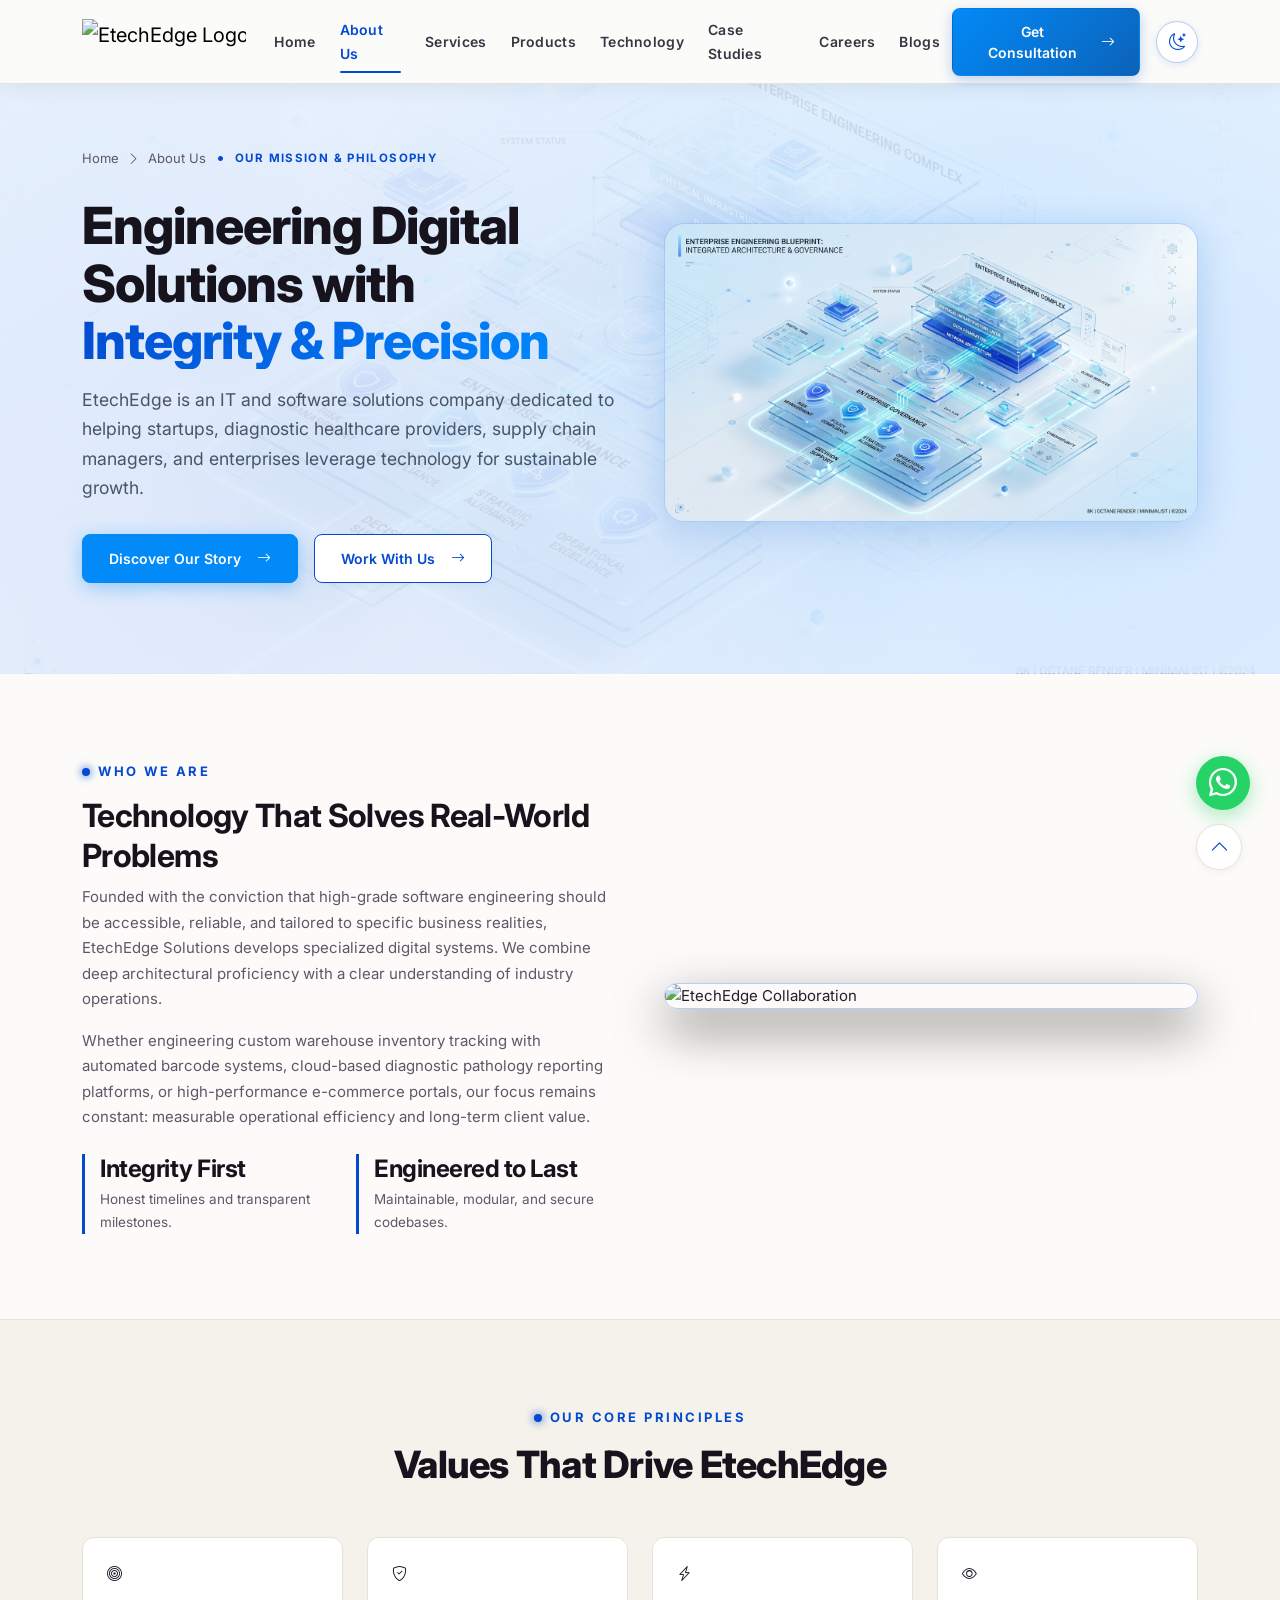
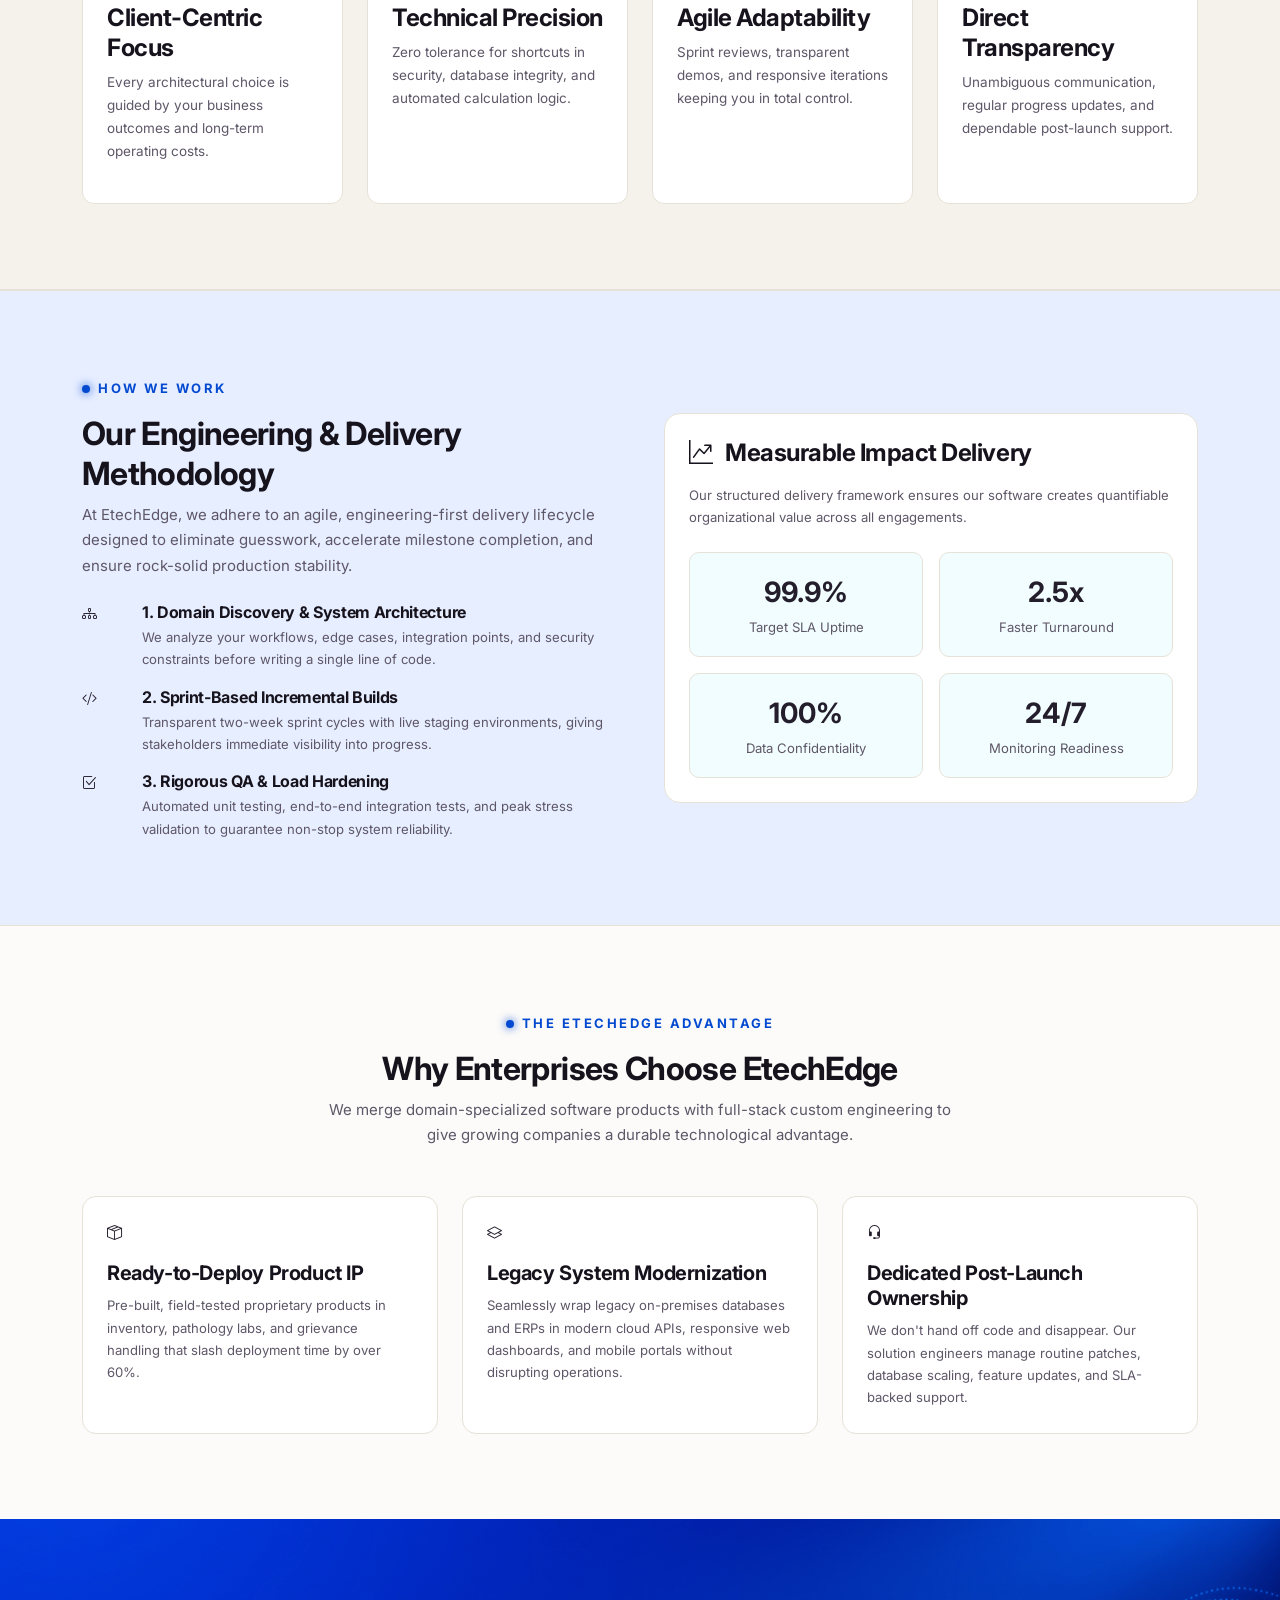
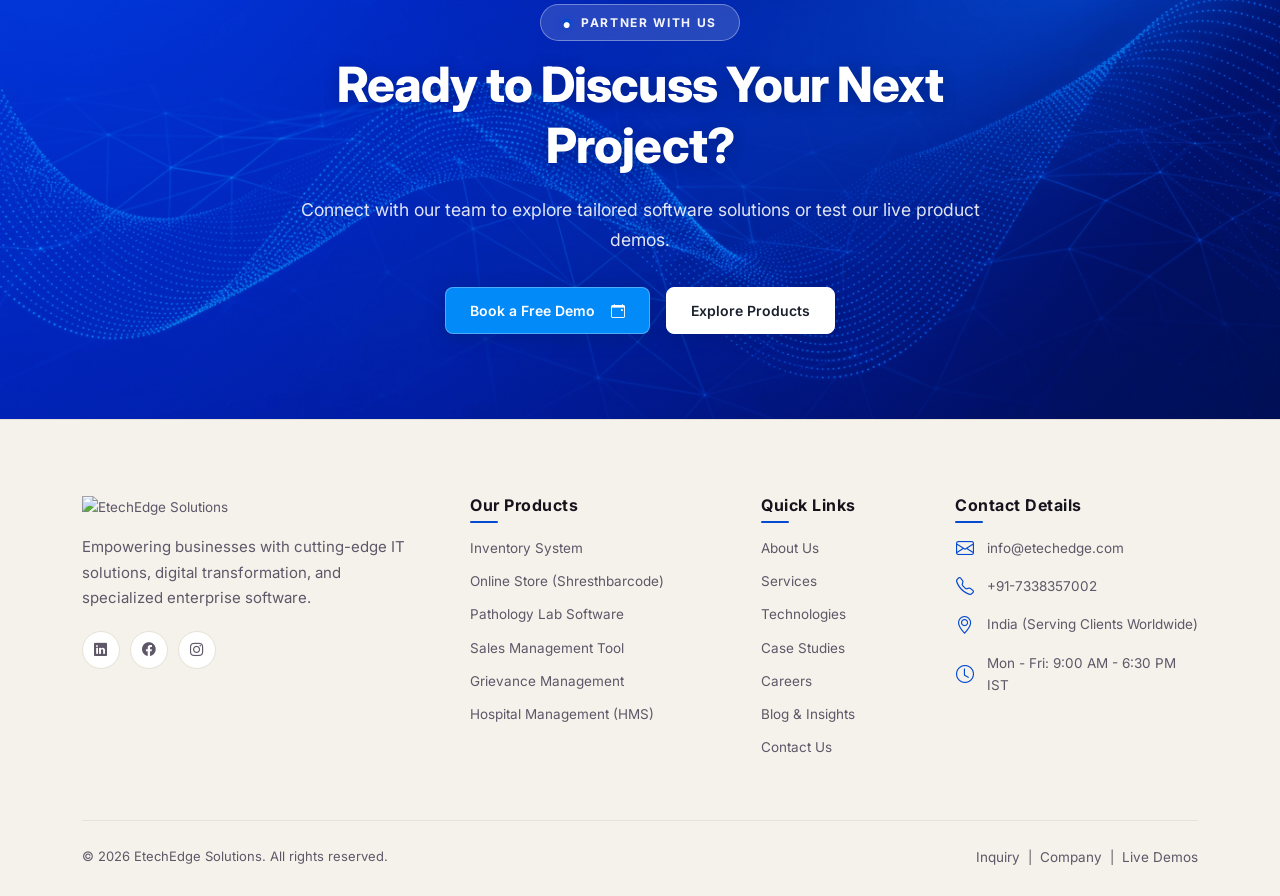
==== commit 46773cf3: "Update Etechedge v2.1" ====
--- a/about.html
+++ b/about.html
@@ -48,32 +48,59 @@
             <li class="nav-item"><a class="nav-link" data-page="careers" href="careers.html">Careers</a></li>
             <li class="nav-item"><a class="nav-link" data-page="blog" href="blog.html">Blogs</a></li>
           </ul>
-          <a class="btn btn-primary-custom d-none d-lg-inline-flex" href="contact.html">
-            Get Consultation <i class="bi bi-arrow-right ms-1"></i>
-          </a>
-        <div class="nav-mobile-cta d-lg-none">
-          <a class="btn btn-primary-custom nav-mobile-close" href="contact.html">
-            Get Consultation <i class="bi bi-arrow-right ms-1"></i>
-          </a>
-        </div>
+          <div class="d-none d-lg-flex align-items-center gap-3">
+            <a class="btn btn-primary-custom" href="contact.html">
+              Get Consultation <i class="bi bi-arrow-right ms-1"></i>
+            </a>
+            <button type="button" class="theme-single-toggle-btn header-theme-toggle" aria-label="Toggle Dark/Light Mode" title="Toggle Dark/Light Mode">
+              <span class="theme-icon-wrap"><i class="bi bi-moon-stars"></i></span>
+            </button>
+          </div>
+          <div class="nav-mobile-cta d-lg-none d-flex align-items-center gap-2">
+            <button type="button" class="theme-single-toggle-btn header-theme-toggle" aria-label="Toggle Dark/Light Mode" title="Toggle Dark/Light Mode">
+              <span class="theme-icon-wrap"><i class="bi bi-moon-stars"></i></span>
+            </button>
+            <a class="btn btn-primary-custom nav-mobile-close" href="contact.html">
+              Get Consultation <i class="bi bi-arrow-right ms-1"></i>
+            </a>
+          </div>
         </div>
       </div>
     </nav>
 
-    <section class="inner-hero page-hero-about">
-      <div class="container">
-        <div class="breadcrumb-custom">
-          <a href="index.html">Home</a> <i class="bi bi-chevron-right"></i> <span class="active">About Us</span>
-        </div>
-        <span class="section-label">OUR MISSION & PHILOSOPHY</span>
-        <h1>Engineering Digital Solutions with Integrity & Precision</h1>
-        <p>
-          EtechEdge is an IT and software solutions company dedicated to helping startups, diagnostic healthcare providers, supply chain managers, and enterprises leverage technology for sustainable growth.
-        </p>
-      </div>
-    </section>
-
-    <section class="section">
+    <section class="inner-hero page-hero-about services-immersive-hero">
+      <div class="container position-relative" style="z-index: 2;">
+        <div class="row align-items-center g-5 py-3">
+          <div class="col-lg-6 services-hero-content">
+            <div class="breadcrumb-custom">
+              <a href="index.html">Home</a> <i class="bi bi-chevron-right"></i> <span>About Us</span> <i class="bi bi-circle-fill hero-crumb-dot"></i> <span class="active section-label-inline">OUR MISSION &amp; PHILOSOPHY</span>
+            </div>
+            <h1 class="services-hero-heading">
+              Engineering Digital Solutions with <span class="text-gradient-cyan">Integrity &amp; Precision</span>
+            </h1>
+            <p class="services-hero-subtext">
+              EtechEdge is an IT and software solutions company dedicated to helping startups, diagnostic healthcare providers, supply chain managers, and enterprises leverage technology for sustainable growth.
+            </p>
+            <div class="services-hero-actions">
+              <a href="#about-story" class="btn btn-primary-custom services-primary-btn">
+                Discover Our Story <i class="bi bi-arrow-right ms-2"></i>
+              </a>
+              <a href="contact.html" class="btn btn-outline-custom services-secondary-btn">
+                Work With Us <i class="bi bi-arrow-right ms-2"></i>
+              </a>
+            </div>
+          </div>
+          <div class="col-lg-6 services-hero-visual-col text-center">
+            <div class="services-hero-artwork-wrapper">
+              <img src="assets/about-hero-dark.jpg" alt="EtechEdge Digital Engineering Team" class="services-hero-graphic services-hero-dark-img img-fluid" />
+              <img src="assets/about-hero-light.jpg" alt="EtechEdge Digital Engineering Team" class="services-hero-graphic services-hero-light-img img-fluid" />
+            </div>
+          </div>
+        </div>
+      </div>
+    </section>
+
+    <section class="section" id="about-story">
       <div class="container">
         <div class="row align-items-center g-5">
           <div class="col-lg-6">
@@ -341,13 +368,6 @@
         </div>
       </div>
     </footer>
-    <!-- Floating Theme Toggle (Bottom-Left) -->
-    <div class="floating-theme-toggle">
-      <button type="button" class="theme-single-toggle-btn" aria-label="Switch to Dark Mode" title="Switch to Dark Mode">
-        <span class="theme-icon-wrap"><i class="bi bi-moon-stars"></i></span>
-        <span class="theme-label-text">Dark</span>
-      </button>
-    </div>
 
     <div class="floating-actions">
       <a href="https://wa.me/917338357002?text=Hello%20EtechEdge%20Team,%20I%20am%20interested%20in%20your%20software%20solutions." class="whatsapp-float" target="_blank" rel="noopener noreferrer" aria-label="Chat on WhatsApp with EtechEdge">
--- a/style.css
+++ b/style.css
@@ -16,6 +16,8 @@
   --primary-blue-hover: #0053cc;
   --accent-cyan: #00d2ff;
   --accent-teal: #0be0df;
+  --accent-primary: #0868f7;
+  --button-gradient: linear-gradient(135deg, var(--primary-blue), #0056dc);
   --accent-glow: rgba(8, 104, 247, 0.35);
   --accent-glow-cyan: rgba(0, 210, 255, 0.25);
   
@@ -1139,56 +1141,56 @@
   background-repeat: no-repeat;
   position: relative;
   overflow: hidden;
-  border-bottom: 1px solid var(--border-glass);
+  border-bottom: none;
 }
 
 /* Individual hero background images for each page */
 .page-hero-about {
   background-image: 
-    linear-gradient(135deg, rgba(6, 11, 23, 0.82) 0%, rgba(6, 11, 23, 0.70) 50%, rgba(4, 7, 15, 0.88) 100%),
-    url('assets/hero-about.jpg') !important;
+    linear-gradient(135deg, rgba(6, 11, 23, 0.85) 0%, rgba(6, 11, 23, 0.72) 50%, rgba(4, 7, 15, 0.90) 100%),
+    url('assets/about-hero-dark.jpg') !important;
 }
 
 .page-hero-services {
   background-image: 
     linear-gradient(135deg, rgba(5, 10, 22, 0.80) 0%, rgba(5, 10, 22, 0.68) 50%, rgba(4, 7, 15, 0.86) 100%),
-    url('assets/hero-services.jpg') !important;
+    url('assets/services-hero-dark.jpg') !important;
 }
 
 .page-hero-products {
   background-image: 
-    linear-gradient(135deg, rgba(6, 11, 23, 0.80) 0%, rgba(6, 11, 23, 0.68) 50%, rgba(4, 7, 15, 0.86) 100%),
-    url('assets/hero-products.jpg') !important;
+    linear-gradient(135deg, rgba(6, 11, 23, 0.82) 0%, rgba(6, 11, 23, 0.70) 50%, rgba(4, 7, 15, 0.88) 100%),
+    url('assets/products-hero-dark.jpg') !important;
 }
 
 .page-hero-technology {
   background-image: 
-    linear-gradient(135deg, rgba(5, 10, 22, 0.80) 0%, rgba(5, 10, 22, 0.68) 50%, rgba(4, 7, 15, 0.86) 100%),
-    url('assets/hero-technology.jpg') !important;
+    linear-gradient(135deg, rgba(5, 10, 22, 0.82) 0%, rgba(5, 10, 22, 0.70) 50%, rgba(4, 7, 15, 0.88) 100%),
+    url('assets/tech-hero-dark.jpg') !important;
 }
 
 .page-hero-case-studies {
   background-image: 
-    linear-gradient(135deg, rgba(5, 10, 22, 0.80) 0%, rgba(5, 10, 22, 0.68) 50%, rgba(4, 7, 15, 0.86) 100%),
-    url('assets/hero-case-studies.jpg') !important;
+    linear-gradient(135deg, rgba(5, 10, 22, 0.82) 0%, rgba(5, 10, 22, 0.70) 50%, rgba(4, 7, 15, 0.88) 100%),
+    url('assets/cases-hero-dark.jpg') !important;
 }
 
 .page-hero-careers {
   background-image: 
-    linear-gradient(135deg, rgba(5, 10, 22, 0.80) 0%, rgba(5, 10, 22, 0.68) 50%, rgba(4, 7, 15, 0.86) 100%),
-    url('assets/hero-careers.jpg') !important;
+    linear-gradient(135deg, rgba(5, 10, 22, 0.82) 0%, rgba(5, 10, 22, 0.70) 50%, rgba(4, 7, 15, 0.88) 100%),
+    url('assets/careers-hero-dark.jpg') !important;
 }
 
 .page-hero-blog {
   background-image: 
-    linear-gradient(135deg, rgba(5, 10, 22, 0.80) 0%, rgba(5, 10, 22, 0.68) 50%, rgba(4, 7, 15, 0.86) 100%),
-    url('assets/hero-blog.jpg') !important;
+    linear-gradient(135deg, rgba(5, 10, 22, 0.82) 0%, rgba(5, 10, 22, 0.70) 50%, rgba(4, 7, 15, 0.88) 100%),
+    url('assets/blog-hero-dark.jpg') !important;
 }
 
 .page-hero-contact {
   background-image: 
-    linear-gradient(135deg, rgba(5, 10, 22, 0.80) 0%, rgba(5, 10, 22, 0.68) 50%, rgba(4, 7, 15, 0.86) 100%),
-    url('assets/hero-contact.jpg') !important;
+    linear-gradient(135deg, rgba(5, 10, 22, 0.82) 0%, rgba(5, 10, 22, 0.70) 50%, rgba(4, 7, 15, 0.88) 100%),
+    url('assets/contact-hero-dark.jpg') !important;
 }
 .inner-hero::before {
   content: '';
@@ -1227,6 +1229,200 @@
 }
 .breadcrumb-custom .active {
   color: var(--accent-cyan);
+}
+
+/* ==========================================================================
+   SERVICES IMMERSIVE HERO COMPONENT (DARK & LIGHT MODES)
+   ========================================================================== */
+.services-immersive-hero {
+  padding: 130px 0 50px;
+  background-image: 
+    linear-gradient(135deg, rgba(3, 8, 20, 0.94) 0%, rgba(3, 14, 38, 0.90) 50%, rgba(2, 8, 24, 0.97) 100%),
+    url('assets/services-hero-dark.jpg') !important;
+  background-size: cover;
+  background-position: center right;
+  border-bottom: none;
+  position: relative;
+  overflow: hidden;
+}
+
+.services-immersive-hero::before {
+  content: '';
+  position: absolute;
+  inset: 0;
+  background: 
+    radial-gradient(circle at 75% 45%, rgba(0, 210, 255, 0.16) 0%, transparent 60%),
+    radial-gradient(circle at 20% 80%, rgba(8, 104, 247, 0.22) 0%, transparent 60%);
+  pointer-events: none;
+}
+
+.services-hero-content {
+  position: relative;
+  z-index: 3;
+}
+
+.services-hero-content .hero-crumb-dot {
+  font-size: 5px;
+  color: var(--accent-cyan);
+  margin: 0 4px;
+  vertical-align: 2px;
+}
+
+.services-hero-content .section-label-inline {
+  color: var(--accent-cyan);
+  font-weight: 700;
+  letter-spacing: 0.12em;
+  font-size: 11.5px;
+}
+
+.services-hero-heading {
+  font-size: clamp(2.4rem, 4.4vw, 3.8rem);
+  font-weight: 800;
+  line-height: 1.12;
+  color: #ffffff;
+  margin: 12px 0 20px;
+  letter-spacing: -0.02em;
+}
+
+.services-hero-heading .text-gradient-cyan {
+  background: linear-gradient(135deg, #00d2ff 0%, #0868f7 100%);
+  -webkit-background-clip: text;
+  -webkit-text-fill-color: transparent;
+  display: inline-block;
+}
+
+.services-hero-subtext {
+  font-size: 1.12rem;
+  line-height: 1.65;
+  color: #94a3b8;
+  max-width: 540px;
+  margin-bottom: 32px;
+}
+
+.services-hero-actions {
+  display: flex;
+  gap: 16px;
+  align-items: center;
+  flex-wrap: wrap;
+  margin-bottom: 25px;
+}
+
+.services-primary-btn {
+  background: linear-gradient(135deg, #0091ff, #0056dc) !important;
+  color: #ffffff !important;
+  font-weight: 600;
+  padding: 13px 26px;
+  border-radius: var(--radius-sm);
+  border: 1px solid rgba(255, 255, 255, 0.2);
+  box-shadow: 0 4px 20px rgba(0, 145, 255, 0.45);
+}
+.services-primary-btn:hover {
+  background: linear-gradient(135deg, #1fa3ff, #0066f5) !important;
+  box-shadow: 0 6px 26px rgba(0, 145, 255, 0.65);
+  color: #ffffff !important;
+}
+
+.services-secondary-btn {
+  background: rgba(13, 21, 39, 0.7) !important;
+  border: 1px solid rgba(0, 210, 255, 0.35) !important;
+  color: #00d2ff !important;
+  font-weight: 600;
+  padding: 13px 26px;
+  border-radius: var(--radius-sm);
+  box-shadow: 0 4px 16px rgba(0, 0, 0, 0.3);
+}
+.services-secondary-btn:hover {
+  background: rgba(0, 210, 255, 0.12) !important;
+  border-color: #00d2ff !important;
+  color: #ffffff !important;
+}
+
+.services-hero-artwork-wrapper {
+  position: relative;
+  display: inline-block;
+  max-width: 100%;
+  border-radius: 20px;
+  overflow: hidden;
+  box-shadow: 0 20px 50px rgba(0, 0, 0, 0.5), 0 0 40px rgba(0, 210, 255, 0.15);
+  border: 1px solid rgba(0, 210, 255, 0.25);
+  transition: transform 0.4s ease, box-shadow 0.4s ease;
+}
+.services-hero-artwork-wrapper:hover {
+  transform: translateY(-4px);
+  box-shadow: 0 25px 60px rgba(0, 0, 0, 0.6), 0 0 55px rgba(0, 210, 255, 0.25);
+}
+
+.services-hero-graphic {
+  display: block;
+  width: 100%;
+  height: auto;
+  border-radius: 20px;
+}
+
+/* Visibility toggle for graphic by theme */
+.services-hero-light-img {
+  display: none !important;
+}
+.services-hero-dark-img {
+  display: block !important;
+}
+
+/* 4-Pillar Feature Bar below Hero Content */
+.services-hero-pillars-bar {
+  margin-top: 45px;
+  background: rgba(6, 14, 30, 0.88);
+  border: 1px solid rgba(0, 210, 255, 0.2);
+  border-radius: 24px;
+  padding: 18px 30px;
+  display: grid;
+  grid-template-columns: repeat(4, 1fr);
+  gap: 24px;
+  backdrop-filter: blur(16px);
+  -webkit-backdrop-filter: blur(16px);
+  box-shadow: 0 16px 40px rgba(0, 0, 0, 0.4);
+}
+
+.pillar-item {
+  display: flex;
+  align-items: center;
+  gap: 15px;
+}
+
+.pillar-icon {
+  width: 50px;
+  height: 50px;
+  min-width: 50px;
+  border-radius: 14px;
+  background: rgba(0, 145, 255, 0.12);
+  border: 1px solid rgba(0, 210, 255, 0.28);
+  color: #00d2ff;
+  display: flex;
+  align-items: center;
+  justify-content: center;
+  font-size: 22px;
+  transition: all var(--transition-fast);
+}
+.pillar-item:hover .pillar-icon {
+  background: linear-gradient(135deg, #0091ff, #0056dc);
+  color: #ffffff;
+  transform: translateY(-2px);
+  box-shadow: 0 6px 18px rgba(0, 145, 255, 0.4);
+}
+
+.pillar-text {
+  display: flex;
+  flex-direction: column;
+}
+.pillar-text strong {
+  font-size: 15px;
+  font-weight: 700;
+  color: #ffffff;
+  line-height: 1.3;
+}
+.pillar-text span {
+  font-size: 12.5px;
+  color: #94a3b8;
+  margin-top: 2px;
 }
 
 /* ==========================================================================
@@ -1668,8 +1864,8 @@
 }
 
 [data-theme="mverve"] .testimonial-carousel-dot.active {
-  background: #5b2170;
-  box-shadow: 0 2px 8px rgba(91, 33, 112, 0.35);
+  background: var(--accent-primary, #034ad0);
+  box-shadow: 0 2px 8px rgba(3, 74, 208, 0.35);
 }
 
 [data-theme="mverve"] .testimonial-card-modern {
@@ -1685,8 +1881,8 @@
   color: #3b3543;
 }
 [data-theme="mverve"] .client-avatar {
-  background: linear-gradient(135deg, #5b2170, #722c8c);
-  box-shadow: 0 3px 10px rgba(91, 33, 112, 0.25);
+  background: var(--button-gradient, linear-gradient(135deg, #028af8, #0c62b8));
+  box-shadow: 0 3px 10px rgba(3, 74, 208, 0.25);
 }
 
 /* ==========================================================================
@@ -1762,11 +1958,11 @@
   color: #17131d;
 }
 [data-theme="mverve"] .faq-question:hover {
-  color: #5b2170;
+  color: var(--accent-primary, #034ad0);
 }
 [data-theme="mverve"] .faq-icon,
 [data-theme="mverve"] .faq-chevron {
-  color: #5b2170;
+  color: var(--accent-primary, #034ad0);
 }
 
 @media (prefers-reduced-motion: reduce) {
@@ -1823,30 +2019,24 @@
 }
 
 /* ==========================================================================
-   THEME SWITCHER COMPONENT (FLOATING BOTTOM-LEFT)
+   THEME SWITCHER COMPONENT (HEADER NEAR CONSULTATION BUTTON)
    ========================================================================== */
 .floating-theme-toggle {
-  position: fixed;
-  bottom: 30px;
-  left: 30px;
-  z-index: 1030;
-  display: flex;
-  flex-direction: column;
-  align-items: center;
+  display: contents;
 }
 
 .theme-single-toggle-btn {
   display: inline-flex;
-  flex-direction: column;
   align-items: center;
   justify-content: center;
-  width: 54px;
-  height: 54px;
+  width: 42px;
+  height: 42px;
+  min-width: 42px;
   border-radius: 50%;
-  background: var(--bg-card);
-  border: 1px solid rgba(8, 104, 247, 0.45);
+  background: rgba(13, 21, 39, 0.7);
+  border: 1px solid rgba(0, 210, 255, 0.35);
   color: var(--accent-cyan);
-  box-shadow: 0 6px 20px rgba(0, 0, 0, 0.45), 0 0 15px rgba(8, 104, 247, 0.2);
+  box-shadow: 0 4px 14px rgba(0, 0, 0, 0.25);
   cursor: pointer;
   transition: all var(--transition-fast);
   padding: 0;
@@ -1854,15 +2044,15 @@
 }
 
 .theme-single-toggle-btn:hover {
-  transform: translateY(-4px) scale(1.05);
+  transform: translateY(-2px) scale(1.05);
   border-color: var(--accent-cyan);
-  box-shadow: 0 10px 25px rgba(8, 104, 247, 0.4), 0 0 20px rgba(0, 210, 255, 0.35);
+  box-shadow: 0 6px 18px rgba(0, 210, 255, 0.35);
   color: #ffffff;
   background: var(--primary-blue);
 }
 
 .theme-single-toggle-btn .theme-icon-wrap {
-  font-size: 19px;
+  font-size: 17px;
   line-height: 1;
   display: flex;
   align-items: center;
@@ -1870,13 +2060,7 @@
 }
 
 .theme-single-toggle-btn .theme-label-text {
-  font-size: 10px;
-  font-weight: 700;
-  letter-spacing: 0.5px;
-  text-transform: uppercase;
-  margin-top: 3px;
-  line-height: 1;
-  pointer-events: none;
+  display: none !important;
 }
 
 /* Fallback for any inline theme-switch-wrapper left in nav */
@@ -1895,13 +2079,15 @@
   --bg-card-glass: rgba(255, 255, 255, 0.92);
   --bg-surface: #f7f4ed;
 
-  /* Refined Tech Palette: Corporate Plum / Indigo / Amber */
-  --primary-blue: #5b2170;
-  --primary-blue-hover: #461657;
-  --accent-cyan: #722c8c;
-  --accent-teal: #b88200;
-  --accent-glow: rgba(91, 33, 112, 0.2);
-  --accent-glow-cyan: rgba(114, 44, 140, 0.15);
+  /* Brand Theme: Logo Blue & Accents */
+  --accent-primary: #034ad0;
+  --primary-blue: #034ad0;
+  --primary-blue-hover: #0238a0;
+  --accent-cyan: #034ad0;
+  --accent-teal: #0c62b8;
+  --button-gradient: linear-gradient(135deg, #028af8, #0c62b8);
+  --accent-glow: rgba(3, 74, 208, 0.2);
+  --accent-glow-cyan: rgba(3, 74, 208, 0.15);
 
   /* High contrast ink typography */
   --text-white: #17131d;
@@ -1910,14 +2096,14 @@
 
   /* Subtle hairlines and borders */
   --border-glass: #e7e2d7;
-  --border-light: rgba(91, 33, 112, 0.16);
-  --border-hover: rgba(91, 33, 112, 0.38);
+  --border-light: rgba(3, 74, 208, 0.16);
+  --border-hover: rgba(3, 74, 208, 0.38);
 
   /* Soft corporate shadows */
   --shadow-sm: 0 2px 8px rgba(23, 19, 29, 0.05);
   --shadow-md: 0 8px 24px rgba(23, 19, 29, 0.08);
   --shadow-lg: 0 16px 40px rgba(23, 19, 29, 0.11);
-  --shadow-neon: 0 0 20px rgba(91, 33, 112, 0.25);
+  --shadow-neon: 0 0 20px rgba(3, 74, 208, 0.25);
 }
 
 /* Overrides strictly for mVerve theme */
@@ -1945,15 +2131,15 @@
 [data-theme="mverve"] .theme-single-toggle-btn {
   background: #ffffff;
   border-color: var(--border-glass);
-  color: #5b2170;
+  color: var(--accent-primary);
   box-shadow: 0 4px 15px rgba(23, 19, 29, 0.12);
 }
 
 [data-theme="mverve"] .theme-single-toggle-btn:hover {
-  background: #5b2170;
-  border-color: #5b2170;
+  background: var(--accent-primary);
+  border-color: var(--accent-primary);
   color: #ffffff;
-  box-shadow: 0 8px 20px rgba(91, 33, 112, 0.35);
+  box-shadow: 0 8px 20px rgba(3, 74, 208, 0.35);
 }
 
 /* Logo styling in Light Mode */
@@ -2013,39 +2199,63 @@
 
 /* Hero & Backgrounds */
 [data-theme="mverve"] .home-hero {
-  background: radial-gradient(circle at 80% 20%, rgba(91, 33, 112, 0.08) 0%, transparent 45%),
-              radial-gradient(circle at 20% 80%, rgba(184, 130, 0, 0.06) 0%, transparent 40%),
-              linear-gradient(180deg, #fcfbf9 0%, #f4f0e7 100%);
+  background: transparent;
+}
+
+[data-theme="mverve"] .home-hero::before {
+  opacity: 0.4;
 }
 
 [data-theme="mverve"] .hero-bg-slide::after {
   background: linear-gradient(
-    135deg,
-    rgba(252, 251, 249, 0.94) 0%,
-    rgba(252, 251, 249, 0.88) 50%,
-    rgba(244, 240, 231, 0.95) 100%
+    90deg,
+    rgba(255, 255, 255, 0.94) 0%,
+    rgba(255, 255, 255, 0.84) 38%,
+    rgba(255, 255, 255, 0.65) 50%,
+    rgba(8, 14, 28, 0.68) 64%,
+    rgba(4, 7, 18, 0.88) 100%
   );
+  backdrop-filter: blur(1.5px);
+  -webkit-backdrop-filter: blur(1.5px);
+}
+
+@media (max-width: 991px) {
+  [data-theme="mverve"] .hero-bg-slide::after {
+    background: linear-gradient(
+      180deg,
+      rgba(255, 255, 255, 0.94) 0%,
+      rgba(255, 255, 255, 0.86) 45%,
+      rgba(8, 14, 28, 0.72) 65%,
+      rgba(4, 7, 18, 0.90) 100%
+    );
+  }
 }
 
 [data-theme="mverve"] .hero-title {
-  color: #17131d;
+  color: #110e17;
+  text-shadow: 0 1px 2px rgba(255, 255, 255, 0.8);
 }
 
 [data-theme="mverve"] .hero-title .text-gradient {
-  background: linear-gradient(135deg, #17131d 20%, #5b2170 100%);
+  background: linear-gradient(135deg, #110e17 20%, var(--accent-primary) 100%);
   -webkit-background-clip: text;
   -webkit-text-fill-color: transparent;
 }
 
+[data-theme="mverve"] .hero-description {
+  color: #2e2838 !important;
+  text-shadow: 0 1px 2px rgba(255, 255, 255, 0.7);
+}
+
 [data-theme="mverve"] .hero-badge {
-  background: rgba(91, 33, 112, 0.08);
-  border-color: rgba(91, 33, 112, 0.2);
-  color: #5b2170;
+  background: rgba(3, 74, 208, 0.08);
+  border-color: rgba(3, 74, 208, 0.2);
+  color: var(--accent-primary);
 }
 
 [data-theme="mverve"] .hero-badge .pulse-dot {
-  background: #5b2170;
-  box-shadow: 0 0 8px rgba(91, 33, 112, 0.4);
+  background: var(--accent-primary);
+  box-shadow: 0 0 8px rgba(3, 74, 208, 0.4);
 }
 
 [data-theme="mverve"] .hero-dot {
@@ -2053,21 +2263,21 @@
 }
 
 [data-theme="mverve"] .hero-dot.active {
-  background: #5b2170;
+  background: var(--accent-primary);
   box-shadow: none;
 }
 
 /* Buttons */
 [data-theme="mverve"] .btn-primary-custom {
-  background: linear-gradient(135deg, #5b2170, #461657);
+  background: var(--button-gradient);
   color: #ffffff !important;
-  box-shadow: 0 4px 14px rgba(91, 33, 112, 0.25);
+  box-shadow: 0 4px 14px rgba(3, 74, 208, 0.25);
   border-color: transparent;
 }
 
 [data-theme="mverve"] .btn-primary-custom:hover {
-  background: linear-gradient(135deg, #6c2a85, #5b2170);
-  box-shadow: 0 6px 20px rgba(91, 33, 112, 0.35);
+  background: linear-gradient(135deg, #0274d4, #084c96);
+  box-shadow: 0 6px 20px rgba(3, 74, 208, 0.35);
 }
 
 [data-theme="mverve"] .btn-outline-custom {
@@ -2079,8 +2289,8 @@
 
 [data-theme="mverve"] .btn-outline-custom:hover {
   background: #f7f4ed;
-  border-color: #5b2170;
-  color: #5b2170 !important;
+  border-color: var(--accent-primary);
+  color: var(--accent-primary) !important;
 }
 
 /* Consult & Forms */
@@ -2091,7 +2301,7 @@
 }
 
 [data-theme="mverve"] .consult-card::before {
-  background: linear-gradient(90deg, #5b2170, #b88200);
+  background: linear-gradient(90deg, var(--accent-primary), #028af8);
 }
 
 [data-theme="mverve"] .quick-form input,
@@ -2111,8 +2321,8 @@
 [data-theme="mverve"] .quick-form select:focus,
 [data-theme="mverve"] input.form-control:focus,
 [data-theme="mverve"] textarea.form-control:focus {
-  border-color: #5b2170;
-  box-shadow: 0 0 0 3px rgba(91, 33, 112, 0.12);
+  border-color: var(--accent-primary);
+  box-shadow: 0 0 0 3px rgba(3, 74, 208, 0.12);
   background: #ffffff;
   color: #17131d;
 }
@@ -2132,7 +2342,7 @@
 /* Light Mode: Select field custom chevron */
 [data-theme="mverve"] #contactForm select,
 [data-theme="mverve"] .contact-page-form select {
-  background-image: url("data:image/svg+xml,%3csvg xmlns='http://www.w3.org/2000/svg' viewBox='0 0 16 16'%3e%3cpath fill='none' stroke='%235b2170' stroke-linecap='round' stroke-linejoin='round' stroke-width='2' d='m2 5 6 6 6-6'/%3e%3c/svg%3e") !important;
+  background-image: url("data:image/svg+xml,%3csvg xmlns='http://www.w3.org/2000/svg' viewBox='0 0 16 16'%3e%3cpath fill='none' stroke='%23034ad0' stroke-linecap='round' stroke-linejoin='round' stroke-width='2' d='m2 5 6 6 6-6'/%3e%3c/svg%3e") !important;
   background-repeat: no-repeat !important;
   background-position: right 0.75rem center !important;
   background-size: 16px 12px !important;
@@ -2161,8 +2371,8 @@
 [data-theme="mverve"] .contact-page-form select:focus {
   background: rgb(231 238 255) !important;
   color: #17131d !important;
-  border-color: #5b2170 !important;
-  box-shadow: 0 0 0 3px rgba(91, 33, 112, 0.2) !important;
+  border-color: var(--accent-primary) !important;
+  box-shadow: 0 0 0 3px rgba(3, 74, 208, 0.2) !important;
 }
 
 /* Consistent placeholders for contact inputs in Light Mode */
@@ -2209,42 +2419,120 @@
   background: var(--bg-darker);
 }
 
-/* CTA Section Light Mode: Clear visible background image + high text contrast */
+/* CTA Section Light Mode: Vibrant Royal/Navy Blue Theme Matching Brand Identity */
 [data-theme="mverve"] .cta-sec {
-  background: linear-gradient(135deg, rgba(245, 240, 230, 0.65) 0%, rgba(237, 232, 220, 0.6) 100%), #ede8dc;
-  border-top-color: var(--border-glass);
+  background: 
+    linear-gradient(135deg, rgba(8, 86, 200, 0.94) 0%, rgba(2, 72, 173, 0.92) 50%, rgba(0, 54, 140, 0.96) 100%),
+    url('assets/cta-bg-light.jpg') center/cover no-repeat !important;
+  border-top: none !important;
+  color: #ffffff !important;
 }
 
 [data-theme="mverve"] .cta-sec::before {
-  opacity: 0.42;
-  filter: contrast(1.15) brightness(1.05);
+  content: '';
+  position: absolute;
+  inset: 0;
+  background: url('assets/cta-bg-light.jpg') center/cover no-repeat;
+  opacity: 0.85;
+  mix-blend-mode: overlay;
+  pointer-events: none;
+}
+
+[data-theme="mverve"] .cta-box .section-label {
+  color: rgba(255, 255, 255, 0.95) !important;
+  background: rgba(255, 255, 255, 0.15) !important;
+  border: 1px solid rgba(255, 255, 255, 0.35) !important;
+  padding: 8px 22px !important;
+  border-radius: 50px !important;
+  font-size: 12px !important;
+  letter-spacing: 0.14em;
+  font-weight: 700;
+  display: inline-flex;
+  align-items: center;
+  gap: 8px;
+  backdrop-filter: blur(8px);
+  -webkit-backdrop-filter: blur(8px);
+}
+[data-theme="mverve"] .cta-box .section-label::before {
+  content: '●';
+  color: #ffffff;
+  font-size: 8px;
+  margin-right: 2px;
 }
 
 [data-theme="mverve"] .cta-box h2 {
-  color: #17131d;
+  color: #ffffff !important;
+  font-weight: 800;
+  text-shadow: 0 2px 14px rgba(0, 20, 60, 0.35);
+}
+
+/* Home Page CTA section: Ensure "Extraordinary" is pure white in light mode */
+[data-theme="mverve"] .cta-box h2 span {
+  color: #ffffff !important;
+  -webkit-text-fill-color: #ffffff !important;
 }
 
 [data-theme="mverve"] .cta-box p {
-  color: #3b3543;
-}
-
-[data-theme="mverve"] .cta-booking-btn {
+  color: rgba(255, 255, 255, 0.88) !important;
+  max-width: 680px;
+  margin-left: auto;
+  margin-right: auto;
+}
+
+[data-theme="mverve"] .cta-sec .cta-booking-btn {
+  background: #028af8 !important;
+  color: #ffffff !important;
+  border: 1px solid rgba(255, 255, 255, 0.3) !important;
+  box-shadow: 0 4px 18px rgba(0, 30, 90, 0.35) !important;
+  font-weight: 600;
   animation: ctaBookingPulseLight 2.4s infinite ease-in-out;
+}
+[data-theme="mverve"] .cta-sec .cta-booking-btn:hover {
+  background: #0173d1 !important;
+  color: #ffffff !important;
+}
+
+[data-theme="mverve"] .cta-sec .btn-outline-custom {
+  background: #ffffff !important;
+  border: 1px solid #ffffff !important;
+  color: #1a202c !important;
+  box-shadow: 0 4px 16px rgba(0, 25, 75, 0.22) !important;
+  font-weight: 600;
+}
+[data-theme="mverve"] .cta-sec .btn-outline-custom:hover {
+  background: #f0f4fc !important;
+  border-color: #ffffff !important;
+  color: #034ad0 !important;
 }
 
 @keyframes ctaBookingPulseLight {
   0% {
     transform: scale(1);
-    box-shadow: 0 4px 14px rgba(91, 33, 112, 0.3), 0 0 0 0 rgba(91, 33, 112, 0.4);
+    box-shadow: 0 4px 14px rgba(2, 138, 248, 0.5), 0 0 0 0 rgba(255, 255, 255, 0.4);
   }
   50% {
     transform: scale(1.035);
-    box-shadow: 0 8px 24px rgba(91, 33, 112, 0.5), 0 0 0 8px rgba(91, 33, 112, 0);
+    box-shadow: 0 8px 24px rgba(2, 138, 248, 0.7), 0 0 0 8px rgba(255, 255, 255, 0);
   }
   100% {
     transform: scale(1);
-    box-shadow: 0 4px 14px rgba(91, 33, 112, 0.3), 0 0 0 0 rgba(91, 33, 112, 0);
+    box-shadow: 0 4px 14px rgba(2, 138, 248, 0.5), 0 0 0 0 rgba(255, 255, 255, 0);
   }
+}
+
+/* Header Theme Toggle in Light Mode */
+[data-theme="mverve"] .theme-single-toggle-btn {
+  background: #ffffff !important;
+  border: 1px solid rgba(3, 74, 208, 0.28) !important;
+  color: #034ad0 !important;
+  box-shadow: 0 2px 8px rgba(3, 74, 208, 0.12) !important;
+}
+
+[data-theme="mverve"] .theme-single-toggle-btn:hover {
+  background: #034ad0 !important;
+  border-color: #034ad0 !important;
+  color: #ffffff !important;
+  box-shadow: 0 4px 14px rgba(3, 74, 208, 0.28) !important;
 }
 
 /* Cards & Components */
@@ -2267,21 +2555,30 @@
 [data-theme="mverve"] .blog-card-modern:hover,
 [data-theme="mverve"] .tech-item:hover {
   background: #ffffff;
-  border-color: #5b2170;
+  border-color: var(--accent-primary);
   box-shadow: var(--shadow-md);
 }
 
 [data-theme="mverve"] .service-card .icon-box,
 [data-theme="mverve"] .feature-check-icon,
 [data-theme="mverve"] .contact-item-box .icon {
-  background: rgba(91, 33, 112, 0.08);
-  border-color: rgba(91, 33, 112, 0.18);
-  color: #5b2170;
+  background: rgba(3, 74, 208, 0.08);
+  border-color: rgba(3, 74, 208, 0.18);
+  color: var(--accent-primary);
 }
 
 [data-theme="mverve"] .service-card:hover .icon-box {
-  background: #5b2170;
+  background: var(--accent-primary);
   color: #ffffff;
+}
+
+/* Light Mode: Explore Capabilities Link & Hover Visibility */
+[data-theme="mverve"] .service-card a.learn-more {
+  color: var(--accent-primary) !important;
+  border-top-color: var(--border-glass);
+}
+[data-theme="mverve"] .service-card a.learn-more:hover {
+  color: var(--primary-blue-hover, #0238a0) !important;
 }
 
 /* Light Mode: Services Key Capabilities Box background (#e7e2d7) */
@@ -2292,7 +2589,7 @@
 }
 
 [data-theme="mverve"] .service-detail-card .capability h4 {
-  color: #5b2170 !important;
+  color: var(--accent-primary) !important;
 }
 
 [data-theme="mverve"] .service-detail-card .caps-list li {
@@ -2300,7 +2597,7 @@
 }
 
 [data-theme="mverve"] .service-detail-card .caps-list li i {
-  color: #5b2170 !important;
+  color: var(--accent-primary) !important;
 }
 
 /* Requirement 4: Light Mode Background Color Replacement: rgba(4,7,15,0.5) -> rgb(231 238 255) */
@@ -2325,9 +2622,9 @@
 }
 
 [data-theme="mverve"] .product-tab-btn.active {
-  background: #5b2170;
+  background: var(--accent-primary);
   color: #ffffff;
-  border-color: #5b2170;
+  border-color: var(--accent-primary);
 }
 
 [data-theme="mverve"] .product-visual-preview {
@@ -2341,13 +2638,13 @@
 }
 
 [data-theme="mverve"] .product-visual-preview .metric-box strong {
-  color: #5b2170;
+  color: var(--accent-primary);
 }
 
 [data-theme="mverve"] .product-tag {
-  background: rgba(91, 33, 112, 0.08);
-  color: #5b2170;
-  border-color: rgba(91, 33, 112, 0.2);
+  background: rgba(3, 74, 208, 0.08);
+  color: var(--accent-primary);
+  border-color: rgba(3, 74, 208, 0.2);
 }
 
 [data-theme="mverve"] .case-metric-badge {
@@ -2356,12 +2653,12 @@
 }
 
 [data-theme="mverve"] .case-metric-badge strong {
-  color: #5b2170;
+  color: var(--accent-primary);
 }
 
 [data-theme="mverve"] .blog-card-img {
   background: #f0ebe0;
-  color: #5b2170;
+  color: var(--accent-primary);
 }
 
 [data-theme="mverve"] .carousel-arrows button {
@@ -2371,8 +2668,8 @@
 }
 
 [data-theme="mverve"] .carousel-arrows button:hover {
-  background: #5b2170;
-  border-color: #5b2170;
+  background: var(--accent-primary);
+  border-color: var(--accent-primary);
   color: #ffffff;
 }
 
@@ -2382,55 +2679,171 @@
   background-image: 
     linear-gradient(135deg, rgba(252, 251, 249, 0.72) 0%, rgba(245, 242, 235, 0.62) 50%, rgba(240, 235, 224, 0.75) 100%),
     url('assets/inner-hero-bg.jpg');
-  border-bottom-color: var(--border-glass);
+  border-bottom: none !important;
 }
 
 [data-theme="mverve"] .page-hero-about {
   background-image: 
-    linear-gradient(135deg, rgba(252, 251, 249, 0.72) 0%, rgba(245, 242, 235, 0.62) 50%, rgba(240, 235, 224, 0.75) 100%),
-    url('assets/hero-about.jpg') !important;
+    linear-gradient(135deg, rgba(235, 243, 255, 0.94) 0%, rgba(242, 247, 255, 0.88) 50%, rgba(225, 238, 255, 0.95) 100%),
+    url('assets/about-hero-light.jpg') !important;
+  background-size: cover;
+  background-position: center right;
+  border-bottom: none !important;
 }
 
 [data-theme="mverve"] .page-hero-services {
   background-image: 
-    linear-gradient(135deg, rgba(252, 251, 249, 0.72) 0%, rgba(245, 242, 235, 0.62) 50%, rgba(240, 235, 224, 0.75) 100%),
-    url('assets/hero-services.jpg') !important;
+    linear-gradient(135deg, rgba(235, 243, 255, 0.94) 0%, rgba(242, 247, 255, 0.88) 50%, rgba(225, 238, 255, 0.95) 100%),
+    url('assets/services-hero-light.jpg') !important;
+  background-size: cover;
+  background-position: center right;
+  border-bottom: none !important;
+}
+
+[data-theme="mverve"] .services-immersive-hero {
+  border-bottom: none !important;
+}
+
+[data-theme="mverve"] .services-immersive-hero::before {
+  background: 
+    radial-gradient(circle at 75% 45%, rgba(0, 145, 255, 0.12) 0%, transparent 60%),
+    radial-gradient(circle at 20% 80%, rgba(3, 74, 208, 0.08) 0%, transparent 60%);
+}
+
+[data-theme="mverve"] .services-hero-light-img {
+  display: block !important;
+}
+[data-theme="mverve"] .services-hero-dark-img {
+  display: none !important;
+}
+
+[data-theme="mverve"] .services-hero-heading {
+  color: #17131d !important;
+}
+[data-theme="mverve"] .services-hero-heading .text-gradient-cyan {
+  background: linear-gradient(135deg, #034ad0 0%, #0088ff 100%) !important;
+  -webkit-background-clip: text !important;
+  -webkit-text-fill-color: transparent !important;
+}
+
+[data-theme="mverve"] .services-hero-subtext {
+  color: #475569 !important;
+}
+
+[data-theme="mverve"] .services-hero-content .section-label-inline {
+  color: #034ad0 !important;
+}
+[data-theme="mverve"] .services-hero-content .hero-crumb-dot {
+  color: #034ad0 !important;
+}
+
+[data-theme="mverve"] .services-primary-btn {
+  background: #028af8 !important;
+  color: #ffffff !important;
+  border: 1px solid #028af8 !important;
+  box-shadow: 0 4px 18px rgba(2, 138, 248, 0.35) !important;
+}
+[data-theme="mverve"] .services-primary-btn:hover {
+  background: #0173d1 !important;
+  box-shadow: 0 6px 22px rgba(2, 138, 248, 0.5) !important;
+}
+
+[data-theme="mverve"] .services-secondary-btn {
+  background: #ffffff !important;
+  border: 1px solid #034ad0 !important;
+  color: #034ad0 !important;
+  box-shadow: 0 2px 10px rgba(0, 0, 0, 0.04) !important;
+}
+[data-theme="mverve"] .services-secondary-btn:hover {
+  background: #034ad0 !important;
+  border-color: #034ad0 !important;
+  color: #ffffff !important;
+}
+
+[data-theme="mverve"] .services-hero-artwork-wrapper {
+  box-shadow: 0 16px 45px rgba(2, 72, 173, 0.12), 0 0 30px rgba(0, 145, 255, 0.1) !important;
+  border: 1px solid rgba(3, 74, 208, 0.18) !important;
+}
+[data-theme="mverve"] .services-hero-artwork-wrapper:hover {
+  box-shadow: 0 20px 55px rgba(2, 72, 173, 0.18), 0 0 40px rgba(0, 145, 255, 0.18) !important;
+}
+
+[data-theme="mverve"] .services-hero-pillars-bar {
+  background: #ffffff !important;
+  border: 1px solid rgba(3, 74, 208, 0.14) !important;
+  box-shadow: 0 12px 35px rgba(2, 72, 173, 0.08) !important;
+}
+
+[data-theme="mverve"] .pillar-icon {
+  background: rgba(3, 74, 208, 0.08) !important;
+  border: 1px solid rgba(3, 74, 208, 0.18) !important;
+  color: #034ad0 !important;
+}
+[data-theme="mverve"] .pillar-item:hover .pillar-icon {
+  background: #034ad0 !important;
+  color: #ffffff !important;
+  box-shadow: 0 6px 18px rgba(3, 74, 208, 0.3) !important;
+}
+
+[data-theme="mverve"] .pillar-text strong {
+  color: #17131d !important;
+}
+[data-theme="mverve"] .pillar-text span {
+  color: #64748b !important;
 }
 
 [data-theme="mverve"] .page-hero-products {
   background-image: 
-    linear-gradient(135deg, rgba(252, 251, 249, 0.72) 0%, rgba(245, 242, 235, 0.62) 50%, rgba(240, 235, 224, 0.75) 100%),
-    url('assets/hero-products.jpg') !important;
+    linear-gradient(135deg, rgba(235, 243, 255, 0.94) 0%, rgba(242, 247, 255, 0.88) 50%, rgba(225, 238, 255, 0.95) 100%),
+    url('assets/products-hero-light.jpg') !important;
+  background-size: cover;
+  background-position: center right;
+  border-bottom: none !important;
 }
 
 [data-theme="mverve"] .page-hero-technology {
   background-image: 
-    linear-gradient(135deg, rgba(252, 251, 249, 0.72) 0%, rgba(245, 242, 235, 0.62) 50%, rgba(240, 235, 224, 0.75) 100%),
-    url('assets/hero-technology.jpg') !important;
+    linear-gradient(135deg, rgba(235, 243, 255, 0.94) 0%, rgba(242, 247, 255, 0.88) 50%, rgba(225, 238, 255, 0.95) 100%),
+    url('assets/tech-hero-light.jpg') !important;
+  background-size: cover;
+  background-position: center right;
+  border-bottom: none !important;
 }
 
 [data-theme="mverve"] .page-hero-case-studies {
   background-image: 
-    linear-gradient(135deg, rgba(252, 251, 249, 0.72) 0%, rgba(245, 242, 235, 0.62) 50%, rgba(240, 235, 224, 0.75) 100%),
-    url('assets/hero-case-studies.jpg') !important;
+    linear-gradient(135deg, rgba(235, 243, 255, 0.94) 0%, rgba(242, 247, 255, 0.88) 50%, rgba(225, 238, 255, 0.95) 100%),
+    url('assets/cases-hero-light.jpg') !important;
+  background-size: cover;
+  background-position: center right;
+  border-bottom: none !important;
 }
 
 [data-theme="mverve"] .page-hero-careers {
   background-image: 
-    linear-gradient(135deg, rgba(252, 251, 249, 0.72) 0%, rgba(245, 242, 235, 0.62) 50%, rgba(240, 235, 224, 0.75) 100%),
-    url('assets/hero-careers.jpg') !important;
+    linear-gradient(135deg, rgba(235, 243, 255, 0.94) 0%, rgba(242, 247, 255, 0.88) 50%, rgba(225, 238, 255, 0.95) 100%),
+    url('assets/careers-hero-light.jpg') !important;
+  background-size: cover;
+  background-position: center right;
+  border-bottom: none !important;
 }
 
 [data-theme="mverve"] .page-hero-blog {
   background-image: 
-    linear-gradient(135deg, rgba(252, 251, 249, 0.72) 0%, rgba(245, 242, 235, 0.62) 50%, rgba(240, 235, 224, 0.75) 100%),
-    url('assets/hero-blog.jpg') !important;
+    linear-gradient(135deg, rgba(235, 243, 255, 0.94) 0%, rgba(242, 247, 255, 0.88) 50%, rgba(225, 238, 255, 0.95) 100%),
+    url('assets/blog-hero-light.jpg') !important;
+  background-size: cover;
+  background-position: center right;
+  border-bottom: none !important;
 }
 
 [data-theme="mverve"] .page-hero-contact {
   background-image: 
-    linear-gradient(135deg, rgba(252, 251, 249, 0.72) 0%, rgba(245, 242, 235, 0.62) 50%, rgba(240, 235, 224, 0.75) 100%),
-    url('assets/hero-contact.jpg') !important;
+    linear-gradient(135deg, rgba(235, 243, 255, 0.94) 0%, rgba(242, 247, 255, 0.88) 50%, rgba(225, 238, 255, 0.95) 100%),
+    url('assets/contact-hero-light.jpg') !important;
+  background-size: cover;
+  background-position: center right;
+  border-bottom: none !important;
 }
 
 [data-theme="mverve"] .inner-hero h1 {
@@ -2448,7 +2861,7 @@
 
 [data-theme="mverve"] .breadcrumb-custom .active,
 [data-theme="mverve"] .breadcrumb-custom a:hover {
-  color: #5b2170;
+  color: var(--accent-primary);
 }
 
 /* Footer */
@@ -2463,7 +2876,7 @@
 }
 
 [data-theme="mverve"] .footer h4::after {
-  background: #5b2170;
+  background: var(--accent-primary);
 }
 
 [data-theme="mverve"] .footer a {
@@ -2471,11 +2884,11 @@
 }
 
 [data-theme="mverve"] .footer a:hover {
-  color: #5b2170;
+  color: var(--accent-primary);
 }
 
 [data-theme="mverve"] .footer-contact-item i {
-  color: #5b2170;
+  color: var(--accent-primary);
 }
 
 [data-theme="mverve"] .socials a {
@@ -2485,20 +2898,78 @@
 }
 
 [data-theme="mverve"] .socials a:hover {
-  background: #5b2170;
-  border-color: #5b2170;
+  background: var(--accent-primary);
+  border-color: var(--accent-primary);
   color: #ffffff;
 }
 
 [data-theme="mverve"] .back-top-btn {
   background: #ffffff;
   border-color: var(--border-glass);
-  color: #5b2170;
+  color: var(--accent-primary);
 }
 
 [data-theme="mverve"] .back-top-btn:hover {
-  background: #5b2170;
+  background: var(--accent-primary);
   color: #ffffff;
 }
 
-
+/* ==========================================================================
+   CONTACT PAGE - DARK MODE PLACEHOLDER (Black)
+   ========================================================================== */
+html:not([data-theme="mverve"]) #contactForm input::placeholder,
+html:not([data-theme="mverve"]) #contactForm textarea::placeholder,
+html:not([data-theme="mverve"]) #contactForm input::-webkit-input-placeholder,
+html:not([data-theme="mverve"]) #contactForm textarea::-webkit-input-placeholder,
+html:not([data-theme="mverve"]) #contactForm input::-moz-placeholder,
+html:not([data-theme="mverve"]) #contactForm textarea::-moz-placeholder,
+html:not([data-theme="mverve"]) #contactForm input:-ms-input-placeholder,
+html:not([data-theme="mverve"]) #contactForm textarea:-ms-input-placeholder,
+:root:not([data-theme="mverve"]) #contactForm input::placeholder,
+:root:not([data-theme="mverve"]) #contactForm textarea::placeholder,
+:root:not([data-theme="mverve"]) #contactForm .form-control::placeholder,
+body:not([data-theme="mverve"]) #contactForm input::placeholder,
+body:not([data-theme="mverve"]) #contactForm textarea::placeholder,
+#contactForm input::placeholder,
+#contactForm textarea::placeholder,
+#contactForm .form-control::placeholder {
+  color: #000000 !important;
+  opacity: 1 !important;
+  -webkit-text-fill-color: #000000 !important;
+}
+
+#contactForm input::-webkit-input-placeholder,
+#contactForm textarea::-webkit-input-placeholder,
+#contactForm .form-control::-webkit-input-placeholder {
+  color: #000000 !important;
+  opacity: 1 !important;
+  -webkit-text-fill-color: #000000 !important;
+}
+
+#contactForm input::-moz-placeholder,
+#contactForm textarea::-moz-placeholder,
+#contactForm .form-control::-moz-placeholder {
+  color: #000000 !important;
+  opacity: 1 !important;
+}
+
+#contactForm input:-ms-input-placeholder,
+#contactForm textarea:-ms-input-placeholder,
+#contactForm .form-control:-ms-input-placeholder {
+  color: #000000 !important;
+  opacity: 1 !important;
+}
+
+/* Select element placeholder option in dark mode */
+html:not([data-theme="mverve"]) #contactForm select:invalid,
+html:not([data-theme="mverve"]) #contactForm select option[value=""],
+:root:not([data-theme="mverve"]) #contactForm select:invalid,
+:root:not([data-theme="mverve"]) #contactForm select option[value=""],
+#contactForm select:invalid,
+#contactForm select option[value=""] {
+  color: #000000 !important;
+  -webkit-text-fill-color: #000000 !important;
+}
+
+
+
--- a/css/media.css
+++ b/css/media.css
@@ -188,8 +188,8 @@
 
   [data-theme="mverve"] .nav-link:hover,
   [data-theme="mverve"] .nav-link:focus {
-    background: rgba(91, 33, 112, 0.08) !important;
-    color: #5b2170 !important;
+    background: rgba(3, 74, 208, 0.08) !important;
+    color: var(--accent-primary, #034ad0) !important;
   }
 
   [data-theme="mverve"] .nav-mobile-cta {
@@ -389,6 +389,87 @@
   }
 }
 
+/* Services Immersive Hero Responsive */
+@media (max-width: 991px) {
+  .services-immersive-hero {
+    padding: 110px 0 45px;
+    text-align: center;
+  }
+  .services-hero-content {
+    margin-bottom: 25px;
+  }
+  .services-hero-subtext {
+    margin-left: auto;
+    margin-right: auto;
+  }
+  .services-hero-actions {
+    justify-content: center;
+  }
+  .services-hero-pillars-bar {
+    grid-template-columns: repeat(2, 1fr);
+    gap: 18px;
+    padding: 20px 24px;
+    margin-top: 35px;
+  }
+}
+
+@media (max-width: 767px) {
+  .services-immersive-hero {
+    padding: 95px 0 35px;
+  }
+  .services-hero-heading {
+    font-size: 2.1rem;
+    line-height: 1.18;
+  }
+  .services-hero-subtext {
+    font-size: 1rem;
+  }
+  .services-hero-actions {
+    flex-direction: column;
+    width: 100%;
+    gap: 12px;
+  }
+  .services-hero-actions .btn {
+    width: 100%;
+    justify-content: center;
+  }
+  .services-hero-pillars-bar {
+    grid-template-columns: 1fr;
+    gap: 16px;
+    padding: 16px 20px;
+    margin-top: 25px;
+    border-radius: 18px;
+    text-align: left;
+  }
+  .pillar-item {
+    display: flex;
+    align-items: center;
+    justify-content: flex-start;
+    text-align: left;
+    width: 100%;
+  }
+  .pillar-icon {
+    width: 44px;
+    height: 44px;
+    min-width: 44px;
+    font-size: 19px;
+  }
+  .pillar-text {
+    display: flex;
+    flex-direction: column;
+    align-items: flex-start;
+    text-align: left;
+  }
+  .pillar-text strong {
+    font-size: 14px;
+    text-align: left;
+  }
+  .pillar-text span {
+    font-size: 12px;
+    text-align: left;
+  }
+}
+
 /* Trust / Value Strip */
 @media (max-width: 767px) {
   .trust-strip {
@@ -425,7 +506,10 @@
 }
 
 @media (max-width: 767px) {
-  .services-carousel-viewport,
+  .services-carousel-viewport {
+    padding: 18px 6px 20px;
+    margin-top: 10px;
+  }
   .testimonials-carousel-viewport {
     padding: 8px 4px 18px;
   }
@@ -515,18 +599,38 @@
 
 @media (max-width: 767px) {
   .product-nav-tabs {
-    gap: 3px;
-    padding-bottom: 12px;
-    margin-bottom: 20px;
-    overflow: hidden;
+    gap: 8px;
+    padding: 4px 6px 14px;
+    margin-bottom: 18px;
+    overflow-x: auto;
+    -webkit-overflow-scrolling: touch;
+    scroll-behavior: smooth;
+    scrollbar-width: none;
+    justify-content: flex-start;
+  }
+  .product-nav-tabs::-webkit-scrollbar {
+    display: none;
   }
   .product-tab-btn {
-    padding: 6px 3px;
-    font-size: 10px;
+    flex: 0 0 auto;
+    padding: 8px 16px;
+    font-size: 12px;
+    border-radius: var(--radius-full);
   }
   .product-tab-btn i {
-    font-size: 11px;
-    margin-right: 2px !important;
+    font-size: 13px;
+    margin-right: 5px !important;
+  }
+  .product-pane {
+    display: none;
+  }
+  .product-pane.active {
+    display: block;
+    animation: tabFadeMobile 0.4s ease-out forwards;
+  }
+  @keyframes tabFadeMobile {
+    from { opacity: 0; transform: translateY(6px); }
+    to { opacity: 1; transform: translateY(0); }
   }
   .product-showcase-card {
     padding: 26px 20px;
@@ -786,19 +890,13 @@
     right: 18px;
     gap: 10px;
   }
-  .floating-theme-toggle {
-    bottom: 20px;
-    left: 18px;
-  }
   .theme-single-toggle-btn {
-    width: 48px;
-    height: 48px;
+    width: 38px;
+    height: 38px;
+    min-width: 38px;
   }
   .theme-single-toggle-btn .theme-icon-wrap {
-    font-size: 17px;
-  }
-  .theme-single-toggle-btn .theme-label-text {
-    font-size: 9px;
+    font-size: 15px;
   }
   .whatsapp-float {
     width: 48px;
@@ -818,19 +916,13 @@
     right: 14px;
     gap: 8px;
   }
-  .floating-theme-toggle {
-    bottom: 16px;
-    left: 14px;
-  }
   .theme-single-toggle-btn {
-    width: 44px;
-    height: 44px;
+    width: 36px;
+    height: 36px;
+    min-width: 36px;
   }
   .theme-single-toggle-btn .theme-icon-wrap {
-    font-size: 15px;
-  }
-  .theme-single-toggle-btn .theme-label-text {
-    font-size: 8.5px;
+    font-size: 14px;
   }
   .whatsapp-float {
     width: 44px;
